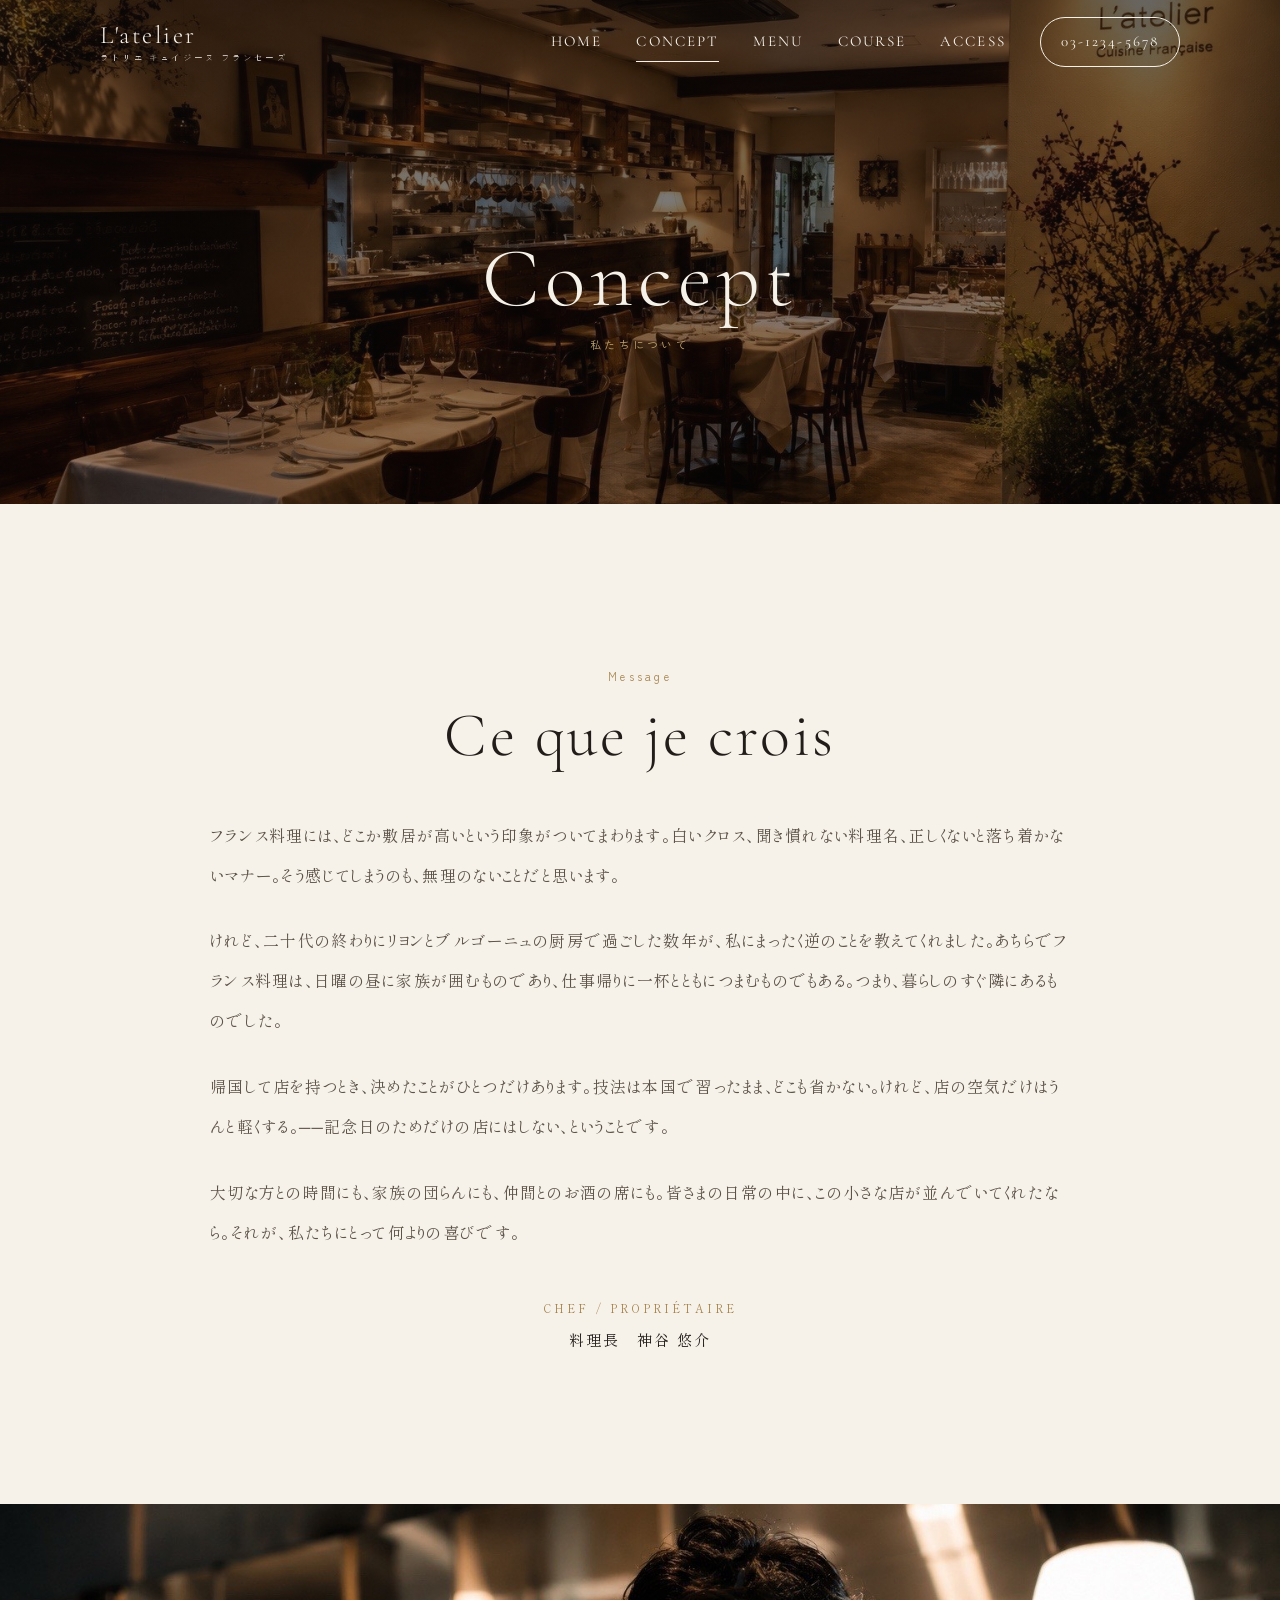
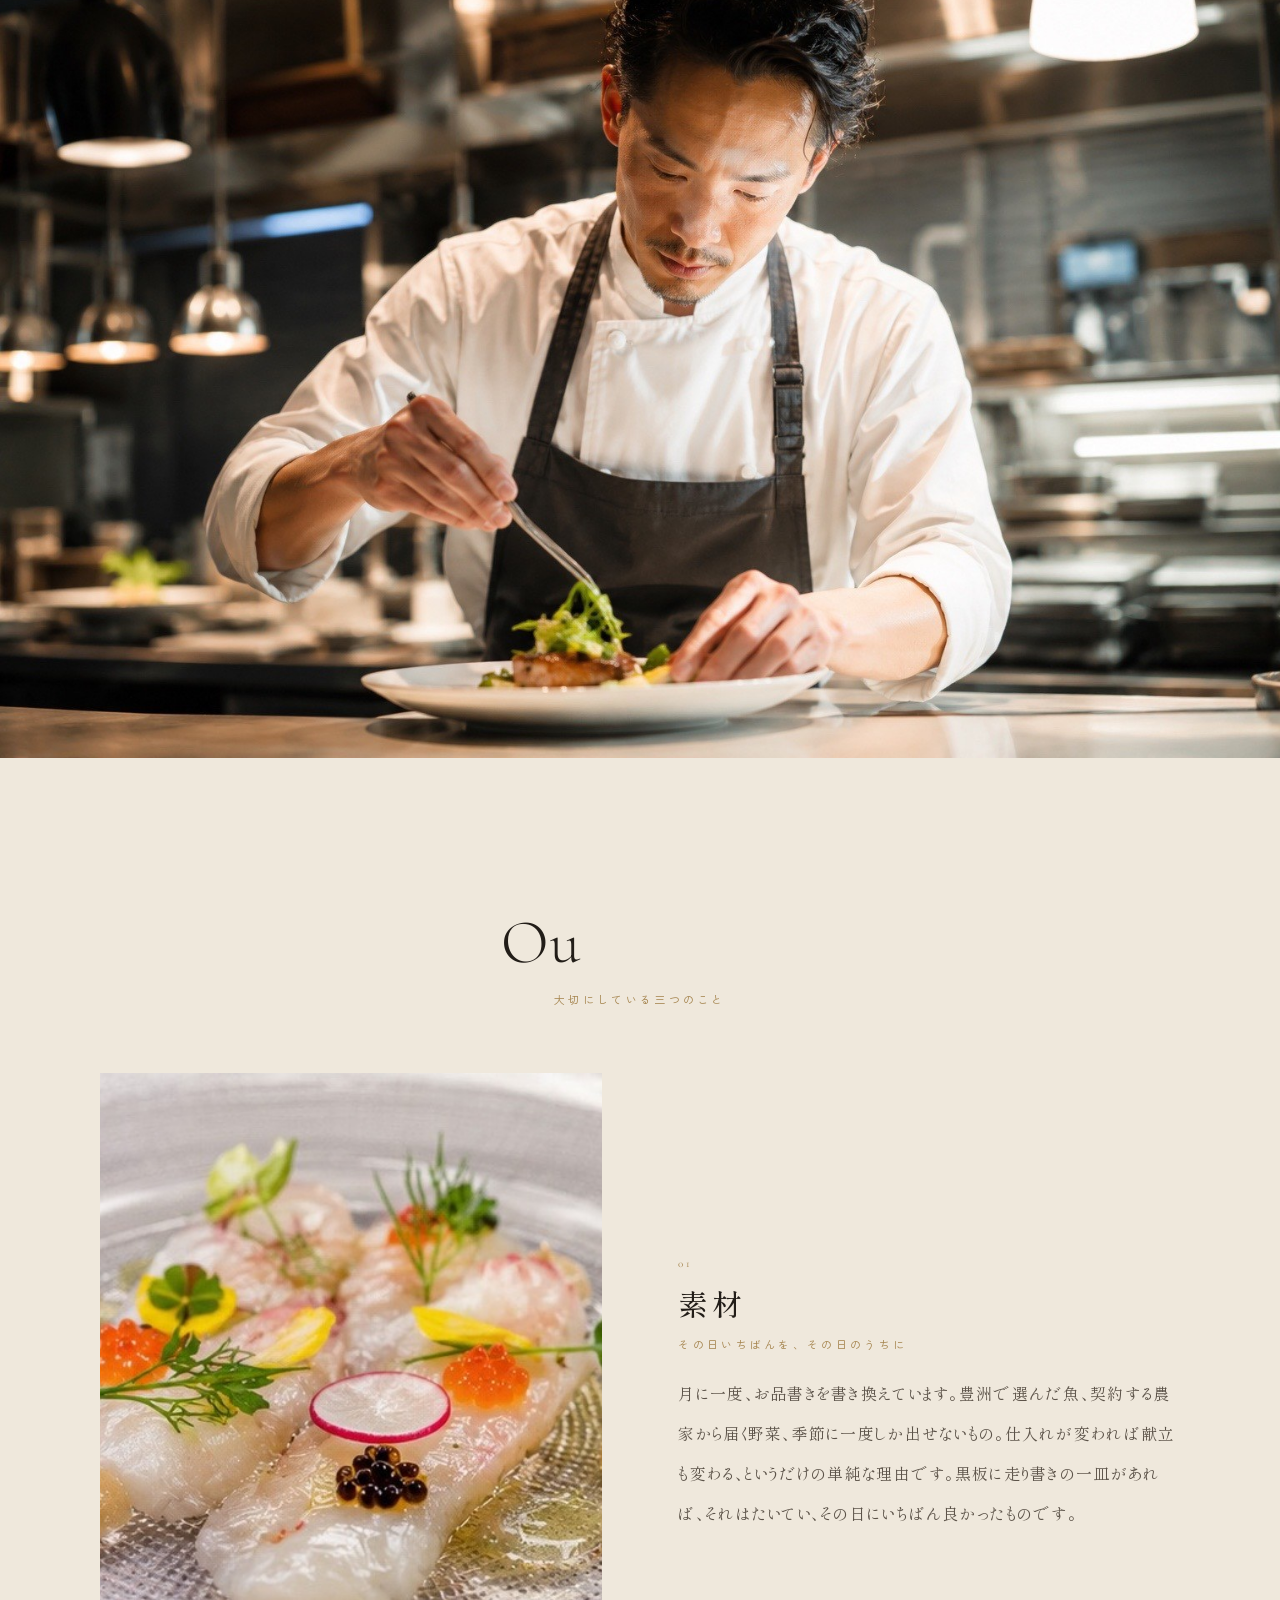
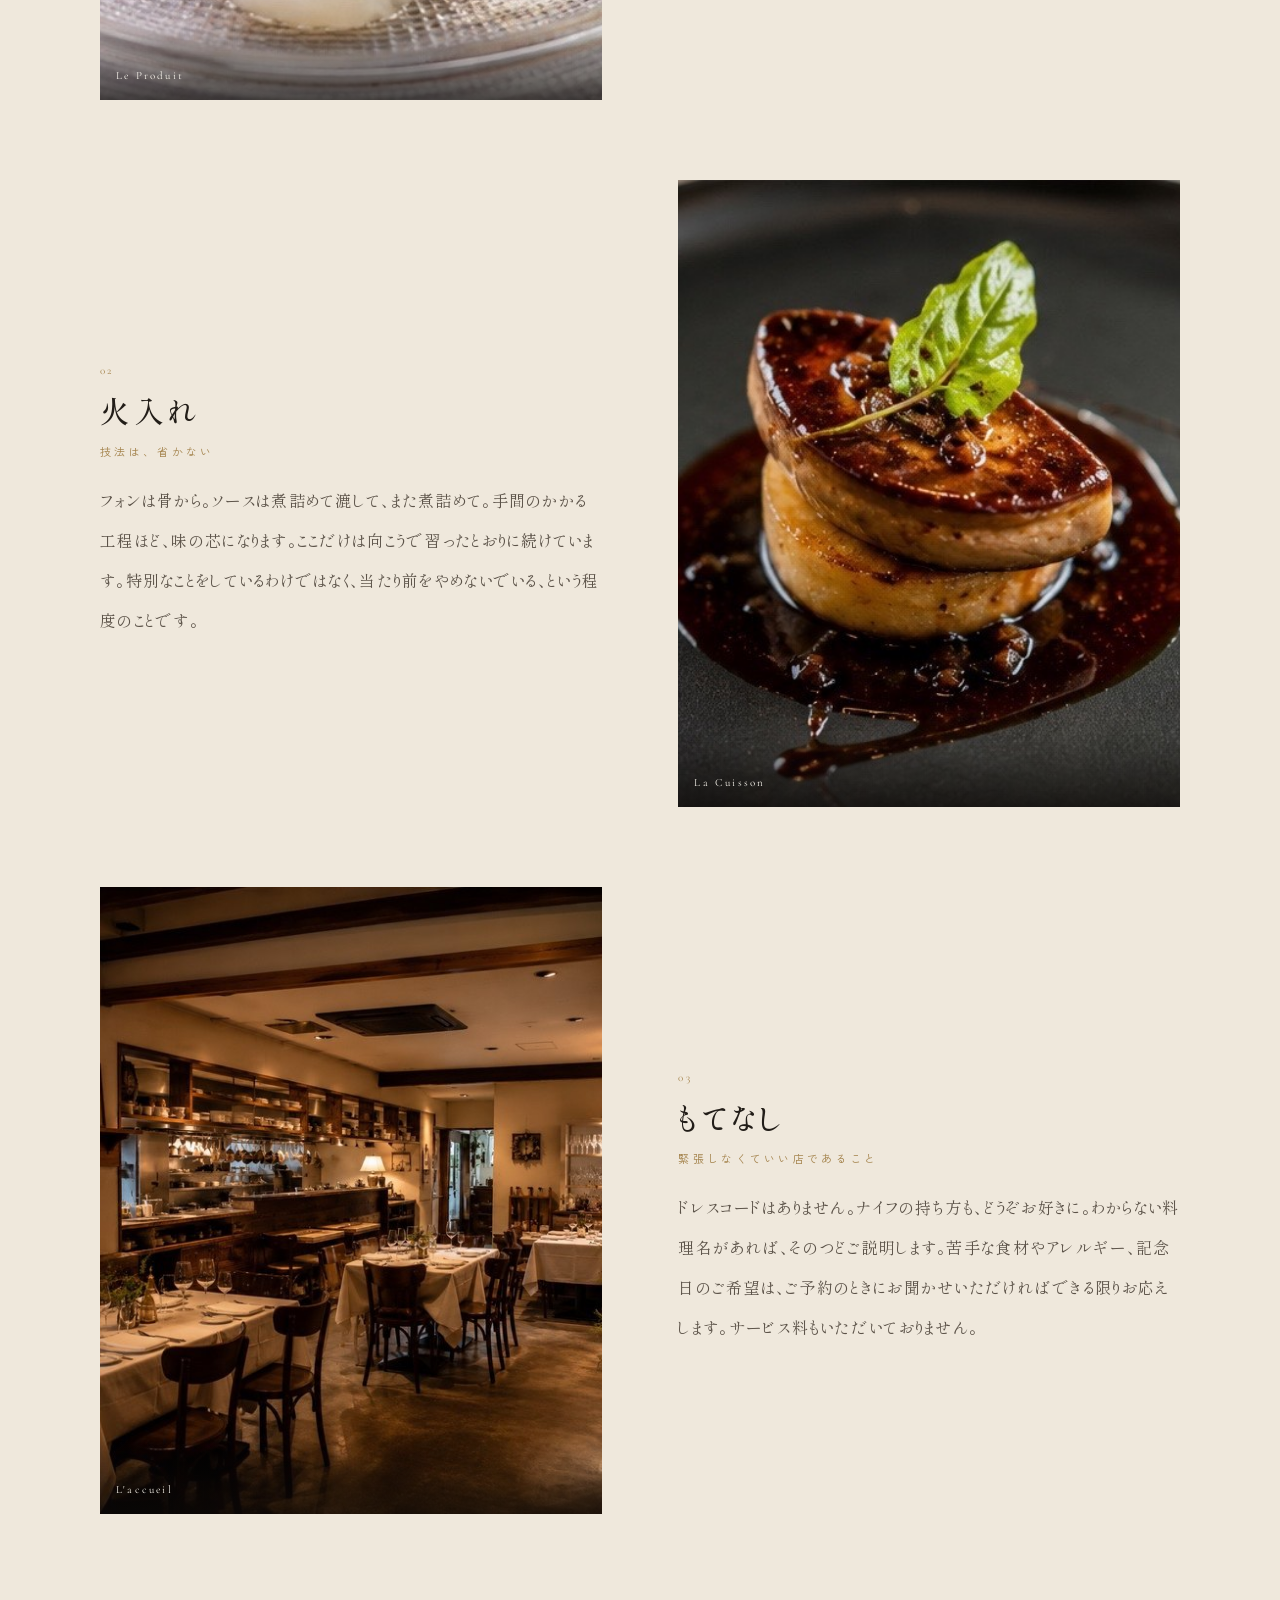
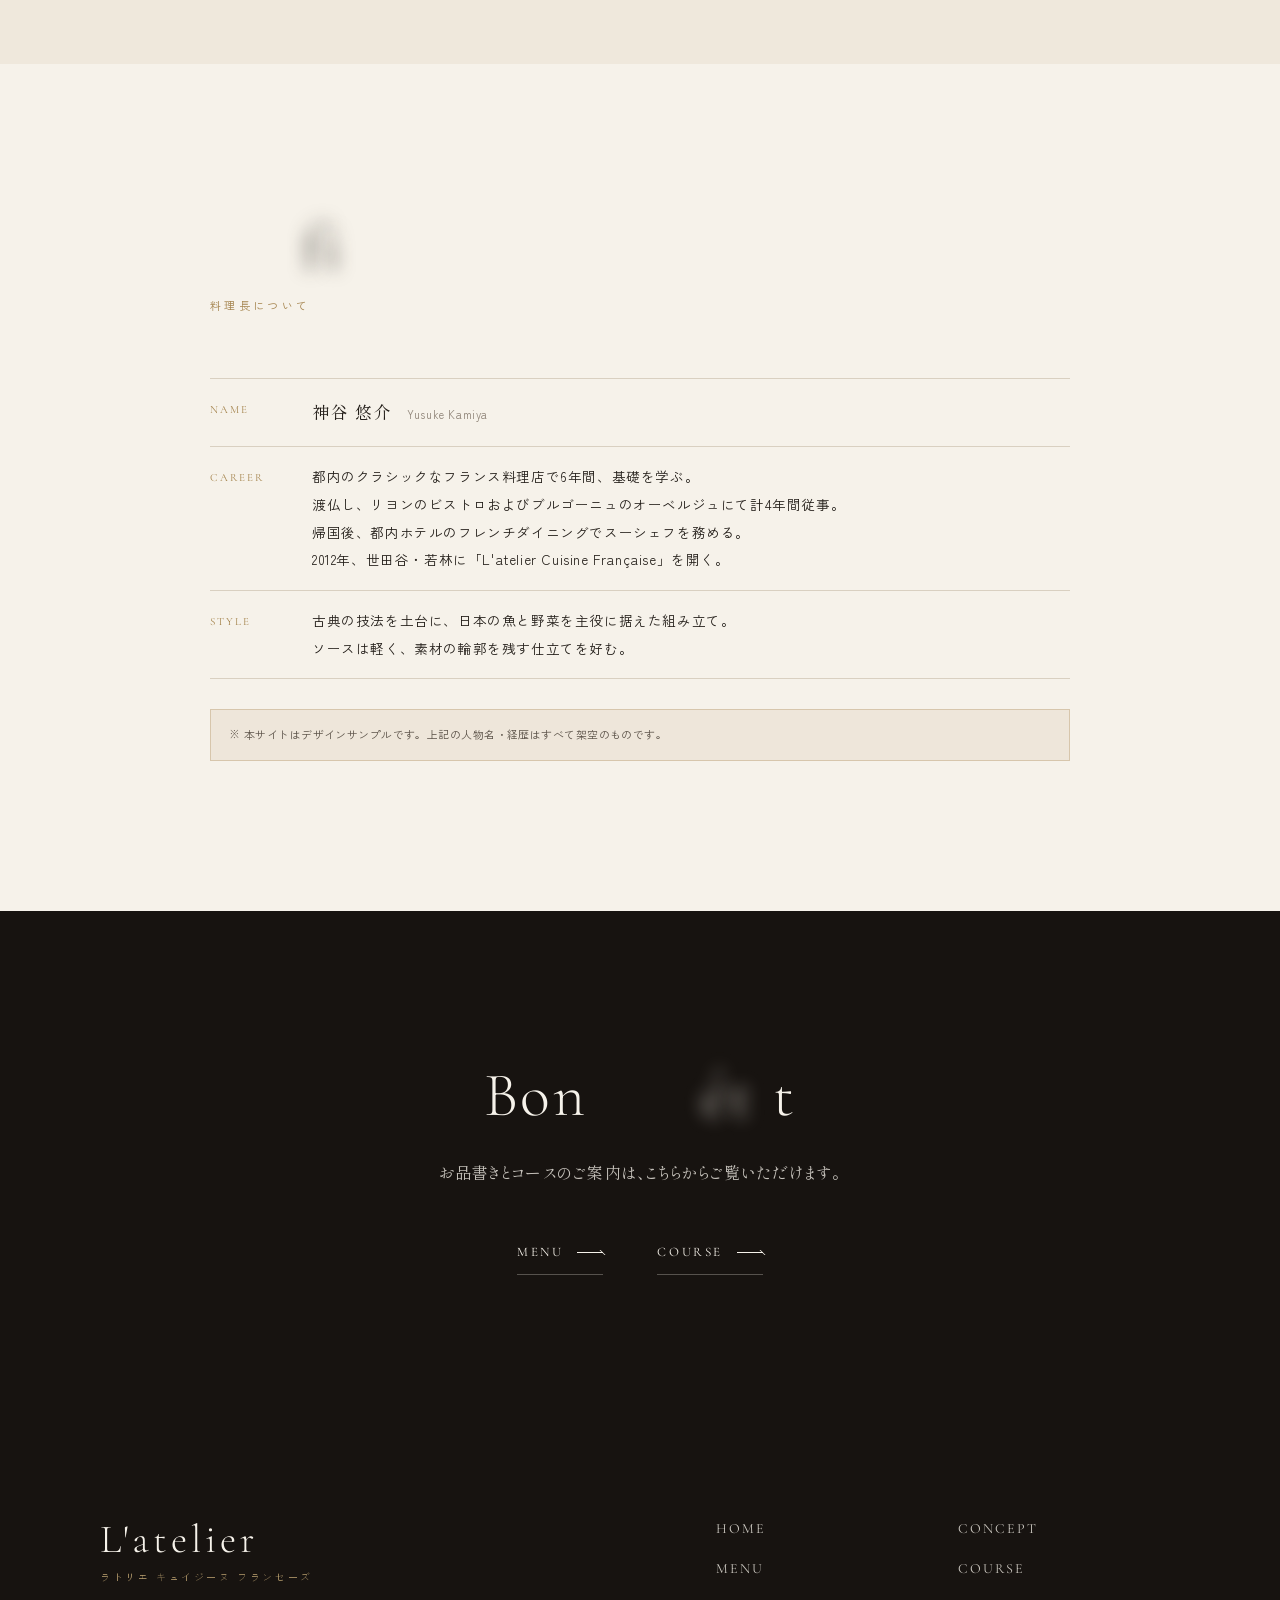
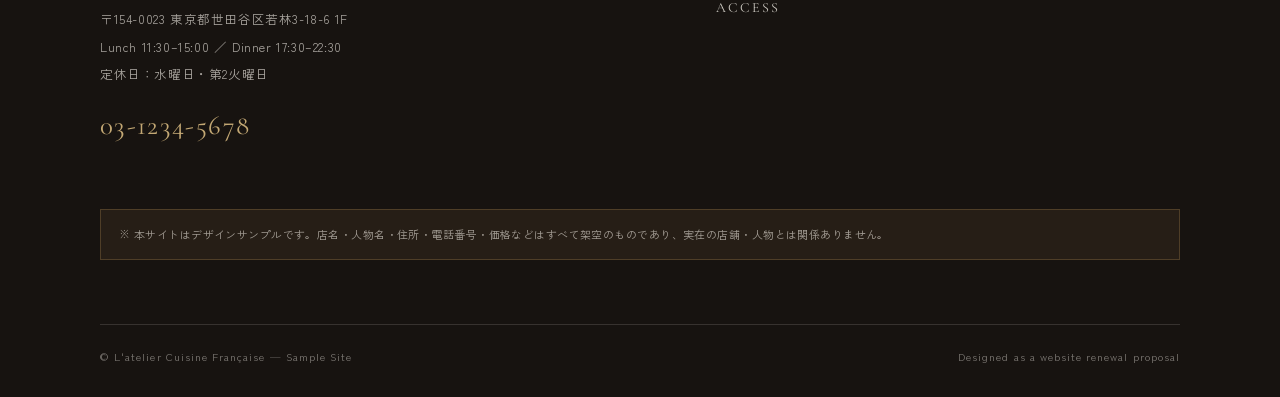
==== concept.html @ 41237efc "サンプルページ初回コミット" ====
<!DOCTYPE html>
<html lang="ja" class="no-js">
<head>
<meta charset="utf-8">
<meta name="viewport" content="width=device-width, initial-scale=1">
<title>Concept 私たちについて｜L'atelier Cuisine Française（ラトリエ キュイジーヌ フランセーズ）</title>
<meta name="description" content="世田谷・松陰神社前のフレンチレストラン「L'atelier（ラトリエ）」の考え方と、料理長 神谷悠介のご挨拶。素材・火入れ・もてなしについて。">
<meta property="og:title" content="Concept 私たちについて｜L'atelier Cuisine Française">
<meta property="og:type" content="article">
<meta property="og:image" content="assets/img/scene/chef.jpg">
<link rel="preconnect" href="https://fonts.googleapis.com">
<link rel="preconnect" href="https://fonts.gstatic.com" crossorigin>
<link href="https://fonts.googleapis.com/css2?family=Cormorant+Garamond:wght@300;400&family=Shippori+Mincho:wght@400;500&family=Zen+Kaku+Gothic+New:wght@400;500&display=swap" rel="stylesheet">
<link rel="icon" href="assets/img/favicon.svg" type="image/svg+xml">
<link rel="stylesheet" href="assets/css/style.css">
</head>
<body>

<div class="loading" aria-hidden="true">
  <div>
    <div class="loading__logo">L'atelier</div>
    <div class="loading__bar"></div>
  </div>
</div>

<div class="cursor" id="cursor" aria-hidden="true"><span class="cursor__text" id="cursorText"></span></div>

<header class="header is-over">
  <a class="header__logo" href="index.html">L'atelier<small>ラトリエ キュイジーヌ フランセーズ</small></a>
  <nav class="header__nav">
    <a href="index.html">Home</a>
    <a href="concept.html" aria-current="page">Concept</a>
    <a href="menu.html">Menu</a>
    <a href="course.html">Course</a>
    <a href="index.html#access">Access</a>
    <a class="header__tel" href="tel:0312345678">03-1234-5678</a>
  </nav>
  <button class="burger" type="button" aria-expanded="false" aria-controls="drawer" aria-label="メニューを開く">
    <span class="burger__line"></span><span class="burger__line"></span><span class="burger__line"></span>
  </button>
</header>

<nav class="drawer" id="drawer" aria-hidden="true">
  <ul class="drawer__list">
    <li><a href="index.html"><span class="drawer__en">Home</span><span class="drawer__jp">トップ</span></a></li>
    <li><a href="concept.html"><span class="drawer__en">Concept</span><span class="drawer__jp">私たちについて</span></a></li>
    <li><a href="menu.html"><span class="drawer__en">Menu</span><span class="drawer__jp">お品書き</span></a></li>
    <li><a href="course.html"><span class="drawer__en">Course</span><span class="drawer__jp">コース料理</span></a></li>
    <li><a href="index.html#access"><span class="drawer__en">Access</span><span class="drawer__jp">店舗案内</span></a></li>
  </ul>
  <div class="drawer__foot">
    〒154-0023 東京都世田谷区若林3-18-6 1F<br>
    Lunch 11:30–15:00 / Dinner 17:30–22:30<br>
    定休日：水曜日・第2火曜日
    <a class="tel" href="tel:0312345678">03-1234-5678</a>
  </div>
</nav>

<main>

  <section class="phero">
    <img src="assets/img/scene/interior.jpg" srcset="assets/img/scene/interior-960.jpg 960w, assets/img/scene/interior.jpg 1536w" sizes="100vw" alt="L'atelier の店内">
    <div class="phero__body">
      <h1 class="phero__en" data-split-hero>Concept</h1>
      <p class="phero__jp" data-kv-after>私たちについて</p>
    </div>
  </section>

  <!-- ============ message ============ -->
  <section class="sect wrap">
    <div class="inner--narrow" style="text-align:center">
      <p class="shead__jp" data-reveal style="color:var(--gold)">Message</p>
      <h2 class="shead__en" data-split style="margin-top:14px">Ce que je crois</h2>
      <p class="lead" data-reveal data-delay="2" style="margin-top:clamp(28px,6vw,44px);text-align:left">
        フランス料理には、どこか敷居が高いという印象がついてまわります。白いクロス、聞き慣れない料理名、正しくないと落ち着かないマナー。そう感じてしまうのも、無理のないことだと思います。
      </p>
      <p class="lead" data-reveal data-delay="3" style="margin-top:1.6em;text-align:left">
        けれど、二十代の終わりにリヨンとブルゴーニュの厨房で過ごした数年が、私にまったく逆のことを教えてくれました。あちらでフランス料理は、日曜の昼に家族が囲むものであり、仕事帰りに一杯とともにつまむものでもある。つまり、暮らしのすぐ隣にあるものでした。
      </p>
      <p class="lead" data-reveal data-delay="4" style="margin-top:1.6em;text-align:left">
        帰国して店を持つとき、決めたことがひとつだけあります。技法は本国で習ったまま、どこも省かない。けれど、店の空気だけはうんと軽くする。──記念日のためだけの店にはしない、ということです。
      </p>
      <p class="lead" data-reveal data-delay="5" style="margin-top:1.6em;text-align:left">
        大切な方との時間にも、家族の団らんにも、仲間とのお酒の席にも。皆さまの日常の中に、この小さな店が並んでいてくれたなら。それが、私たちにとって何よりの喜びです。
      </p>
      <p data-reveal data-delay="5" style="margin-top:clamp(30px,6vw,46px);font-family:var(--serif-jp);letter-spacing:.14em">
        <span style="display:block;font-size:11px;letter-spacing:.28em;color:var(--gold);margin-bottom:6px">CHEF / PROPRIÉTAIRE</span>
        料理長　神谷 悠介
      </p>
    </div>
  </section>

  <figure data-zoom data-reveal style="margin:0">
    <img src="assets/img/scene/chef.jpg" srcset="assets/img/scene/chef-960.jpg 960w, assets/img/scene/chef.jpg 1536w" sizes="100vw" alt="厨房で皿の仕上げをする料理長 神谷悠介" loading="lazy" style="width:100%">
  </figure>

  <!-- ============ three pillars ============ -->
  <section class="sect sect--deep wrap">
    <div class="inner">
      <div class="shead shead--center">
        <span class="shead__en" data-split>Our Three</span>
        <span class="shead__jp" data-reveal data-delay="1">大切にしている三つのこと</span>
      </div>

      <div class="dishes" style="grid-template-columns:1fr;gap:clamp(40px,8vw,80px)">

        <div class="duo" data-reveal>
          <figure class="duo__fig" data-zoom>
            <img src="assets/img/dish/saintjacques.jpg" alt="帆立貝のカルパッチョ" loading="lazy">
            <figcaption>Le Produit</figcaption>
          </figure>
          <div>
            <span class="dish__no">01</span>
            <h3 class="jp-ttl" style="margin-top:6px">素材</h3>
            <p class="shead__jp" style="margin:8px 0 18px">その日いちばんを、その日のうちに</p>
            <p class="lead">
              月に一度、お品書きを書き換えています。豊洲で選んだ魚、契約する農家から届く野菜、季節に一度しか出せないもの。仕入れが変われば献立も変わる、というだけの単純な理由です。黒板に走り書きの一皿があれば、それはたいてい、その日にいちばん良かったものです。
            </p>
          </div>
        </div>

        <div class="duo duo--rev" data-reveal>
          <figure class="duo__fig" data-zoom>
            <img src="assets/img/dish/foiegras.jpg" alt="フォアグラのポワレ" loading="lazy">
            <figcaption>La Cuisson</figcaption>
          </figure>
          <div>
            <span class="dish__no">02</span>
            <h3 class="jp-ttl" style="margin-top:6px">火入れ</h3>
            <p class="shead__jp" style="margin:8px 0 18px">技法は、省かない</p>
            <p class="lead">
              フォンは骨から。ソースは煮詰めて漉して、また煮詰めて。手間のかかる工程ほど、味の芯になります。ここだけは向こうで習ったとおりに続けています。特別なことをしているわけではなく、当たり前をやめないでいる、という程度のことです。
            </p>
          </div>
        </div>

        <div class="duo" data-reveal>
          <figure class="duo__fig" data-zoom>
            <img src="assets/img/scene/interior.jpg" srcset="assets/img/scene/interior-960.jpg 960w, assets/img/scene/interior.jpg 1536w" sizes="(min-width: 900px) 50vw, 100vw" alt="テーブルの整った店内" loading="lazy">
            <figcaption>L'accueil</figcaption>
          </figure>
          <div>
            <span class="dish__no">03</span>
            <h3 class="jp-ttl" style="margin-top:6px">もてなし</h3>
            <p class="shead__jp" style="margin:8px 0 18px">緊張しなくていい店であること</p>
            <p class="lead">
              ドレスコードはありません。ナイフの持ち方も、どうぞお好きに。わからない料理名があれば、そのつどご説明します。苦手な食材やアレルギー、記念日のご希望は、ご予約のときにお聞かせいただければできる限りお応えします。サービス料もいただいておりません。
            </p>
          </div>
        </div>

      </div>
    </div>
  </section>

  <!-- ============ profile ============ -->
  <section class="sect wrap">
    <div class="inner--narrow">
      <div class="shead">
        <span class="shead__en" data-split>Profile</span>
        <span class="shead__jp" data-reveal data-delay="1">料理長について</span>
      </div>
      <dl class="info" data-reveal data-delay="2">
        <div>
          <dt>Name</dt>
          <dd><span style="font-family:var(--serif-jp);font-size:17px;letter-spacing:.1em">神谷 悠介</span>　<span style="font-size:11px;color:var(--ink-mute)">Yusuke Kamiya</span></dd>
        </div>
        <div>
          <dt>Career</dt>
          <dd>
            都内のクラシックなフランス料理店で6年間、基礎を学ぶ。<br>
            渡仏し、リヨンのビストロおよびブルゴーニュのオーベルジュにて計4年間従事。<br>
            帰国後、都内ホテルのフレンチダイニングでスーシェフを務める。<br>
            2012年、世田谷・若林に「L'atelier Cuisine Française」を開く。
          </dd>
        </div>
        <div>
          <dt>Style</dt>
          <dd>古典の技法を土台に、日本の魚と野菜を主役に据えた組み立て。<br>ソースは軽く、素材の輪郭を残す仕立てを好む。</dd>
        </div>
      </dl>
      <p class="disclaim" data-reveal data-delay="3" style="margin-top:30px">
        ※ 本サイトはデザインサンプルです。上記の人物名・経歴はすべて架空のものです。
      </p>
    </div>
  </section>

  <!-- ============ CTA ============ -->
  <section class="sect sect--dark wrap">
    <div class="inner" style="text-align:center">
      <span class="shead__en" data-split style="display:block">Bon appétit</span>
      <p class="lead" data-reveal data-delay="2" style="margin:22px auto 0;max-width:560px">
        お品書きとコースのご案内は、こちらからご覧いただけます。
      </p>
      <p data-reveal data-delay="3" style="margin-top:clamp(32px,6vw,48px);display:flex;gap:clamp(24px,6vw,54px);justify-content:center;flex-wrap:wrap">
        <a class="btn" href="menu.html" data-cursor-text="View|menu">Menu<i></i></a>
        <a class="btn" href="course.html" data-cursor-text="View|course">Course<i></i></a>
      </p>
    </div>
  </section>

</main>

<footer class="footer">
  <div class="inner">
    <div class="footer__top">
      <div>
        <p class="footer__logo">L'atelier<small>ラトリエ キュイジーヌ フランセーズ</small></p>
        <p class="footer__addr">
          〒154-0023 東京都世田谷区若林3-18-6 1F<br>
          Lunch 11:30–15:00 ／ Dinner 17:30–22:30<br>
          定休日：水曜日・第2火曜日
        </p>
        <a class="footer__tel" href="tel:0312345678">03-1234-5678</a>
      </div>
      <nav class="footer__nav">
        <a href="index.html">Home</a>
        <a href="concept.html">Concept</a>
        <a href="menu.html">Menu</a>
        <a href="course.html">Course</a>
        <a href="index.html#access">Access</a>
      </nav>
    </div>
    <p class="disclaim" style="margin-top:clamp(36px,7vw,56px)">
      ※ 本サイトはデザインサンプルです。店名・人物名・住所・電話番号・価格などはすべて架空のものであり、実在の店舗・人物とは関係ありません。
    </p>
    <div class="footer__bottom">
      <span>© L'atelier Cuisine Française — Sample Site</span>
      <span>Designed as a website renewal proposal</span>
    </div>
  </div>
</footer>

<div class="cta-fixed">
  <a href="tel:0312345678">Tel. 03-1234-5678</a>
  <a href="index.html#access">Access</a>
</div>

<script src="assets/js/main.js"></script>
</body>
</html>
---- assets/css/style.css ----
@charset "utf-8";

/* =========================================================
   L'atelier Cuisine Française — sample site
   Mobile first / PC 対応
   ========================================================= */

/* ---------- tokens ---------- */
:root {
  --bg:        #f6f2ea;
  --bg-deep:   #efe8dc;
  --ink:       #221d18;
  --ink-soft:  #5c5349;
  --ink-mute:  #8c8175;
  --line:      #d9d0c1;
  --gold:      #a4834c;
  --gold-lt:   #c3a874;
  --dark:      #171310;
  --white:     #fff;

  --serif-en: "Cormorant Garamond", "Times New Roman", serif;
  --serif-jp: "Shippori Mincho", "Hiragino Mincho ProN", "Yu Mincho", serif;
  --sans-jp:  "Zen Kaku Gothic New", "Hiragino Sans", "Yu Gothic", sans-serif;

  --ease-out-expo: cubic-bezier(0.19, 1, 0.22, 1);
  --ease-soft:     cubic-bezier(0.22, 0.61, 0.36, 1);

  --pad: 6vw;
  --header-h: 62px;
}

@media (min-width: 768px) {
  :root { --pad: 7vw; --header-h: 84px; }
}
@media (min-width: 1280px) {
  :root { --pad: 100px; }
}

/* ---------- reset ---------- */
*, *::before, *::after { box-sizing: border-box; }
html { -webkit-text-size-adjust: 100%; scroll-behavior: smooth; }
@media (prefers-reduced-motion: reduce) { html { scroll-behavior: auto; } }

body {
  margin: 0;
  background: var(--bg);
  color: var(--ink);
  font-family: var(--sans-jp);
  font-size: 15px;
  line-height: 1.95;
  letter-spacing: .04em;
  font-feature-settings: "palt";
  overflow-x: hidden;
}
img { max-width: 100%; height: auto; display: block; }
a { color: inherit; text-decoration: none; }
ul, ol { margin: 0; padding: 0; list-style: none; }
h1, h2, h3, h4, p, figure, dl, dd { margin: 0; }
button { font: inherit; color: inherit; background: none; border: 0; cursor: pointer; }

/* ---------- utility ---------- */
/* 固定ヘッダー分だけアンカー位置を下げる */
[id] { scroll-margin-top: calc(var(--header-h) + 16px); }

.wrap { padding-inline: var(--pad); }
.inner { max-width: 1180px; margin-inline: auto; }
.inner--narrow { max-width: 860px; margin-inline: auto; }
.sr-only {
  position: absolute; width: 1px; height: 1px; overflow: hidden;
  clip: rect(0 0 0 0); clip-path: inset(50%); white-space: nowrap;
}

/* =========================================================
   loading screen
   ========================================================= */
.loading {
  position: fixed; inset: 0; z-index: 200;
  display: grid; place-items: center;
  background: var(--dark);
  transition: opacity .9s var(--ease-out-expo), visibility .9s;
}
.loading__logo {
  font-family: var(--serif-en);
  font-size: clamp(28px, 8vw, 52px);
  font-weight: 300;
  letter-spacing: .16em;
  color: var(--bg);
  opacity: 0;
  transform: translateY(14px);
  transition: opacity 1.1s var(--ease-out-expo), transform 1.1s var(--ease-out-expo);
}
.loading__bar {
  width: 82px; height: 1px; margin: 22px auto 0;
  background: rgba(246, 242, 234, .25);
  position: relative; overflow: hidden;
}
.loading__bar::after {
  content: ""; position: absolute; inset: 0;
  background: var(--gold-lt);
  transform: scaleX(0); transform-origin: left;
  transition: transform 1.5s var(--ease-soft);
}
.is-booting .loading__logo { opacity: 1; transform: translateY(0); }
.is-booting .loading__bar::after { transform: scaleX(1); }
.is-loaded .loading { opacity: 0; visibility: hidden; }

body.is-loading { overflow: hidden; }

/* =========================================================
   custom cursor (PC only)
   ========================================================= */
.cursor { display: none; }
@media (min-width: 1025px) and (hover: hover) {
  .cursor {
    display: block;
    position: fixed; top: 0; left: 0; z-index: 300;
    width: 8px; height: 8px; margin: -4px 0 0 -4px;
    border-radius: 50%; background: var(--gold);
    pointer-events: none; opacity: 0;
    transition: opacity .3s, width .45s var(--ease-out-expo),
                height .45s var(--ease-out-expo), margin .45s var(--ease-out-expo),
                background-color .35s;
  }
  .cursor__text {
    position: absolute; inset: 0;
    display: grid; place-items: center;
    font-family: var(--serif-en); font-size: 11px; letter-spacing: .14em;
    color: var(--dark); text-transform: uppercase;
    opacity: 0; transition: opacity .3s; white-space: nowrap;
  }
  .cursor.--hover { width: 46px; height: 46px; margin: -23px 0 0 -23px; background: rgba(164, 131, 76, .28); }
  .cursor.--text  { width: 86px; height: 86px; margin: -43px 0 0 -43px; background: var(--gold-lt); }
  .cursor.--text .cursor__text { opacity: 1; }
  .cursor.--invert { background: rgba(246, 242, 234, .35); }
  body.has-cursor, body.has-cursor a, body.has-cursor button { cursor: none; }
}

/* =========================================================
   header
   ========================================================= */
.header {
  position: fixed; inset: 0 0 auto; z-index: 100;
  height: var(--header-h);
  display: flex; align-items: center; justify-content: space-between;
  padding-inline: var(--pad);
  transition: transform .5s var(--ease-soft), background-color .5s, box-shadow .5s;
}
.header::before {
  content: ""; position: absolute; inset: 0; z-index: -1;
  background: rgba(246, 242, 234, .93);
  backdrop-filter: blur(10px);
  opacity: 0; transition: opacity .5s;
}
.header.is-solid::before { opacity: 1; }
.header.is-hidden { transform: translateY(-100%); }

.header__logo {
  display: block; line-height: 1.15;
  font-family: var(--serif-en);
  font-size: clamp(19px, 4.6vw, 25px);
  font-weight: 300; letter-spacing: .1em;
  transition: color .5s;
}
.header__logo small {
  display: block;
  font-family: var(--sans-jp);
  font-size: 8.5px; letter-spacing: .26em;
  margin-top: 3px; color: var(--ink-mute);
  transition: color .5s;
}
.header.is-over .header__logo,
.header.is-over .header__logo small { color: var(--bg); }
.header.is-over .burger__line { background: var(--bg); }

/* ドロワー展開中はヘッダーを透過させ、ロゴを白抜きにする */
.is-nav-open .header::before { opacity: 0; }
.is-nav-open .header__logo,
.is-nav-open .header__logo small { color: var(--bg); }

.header__nav { display: none; }
@media (min-width: 1025px) {
  .header__nav { display: flex; align-items: center; gap: 34px; }
  .header__nav a {
    position: relative;
    font-family: var(--serif-en);
    font-size: 15px; letter-spacing: .14em; text-transform: uppercase;
    transition: color .5s;
  }
  .header__nav a::after {
    content: ""; position: absolute; left: 0; bottom: -5px;
    width: 100%; height: 1px; background: currentColor;
    transform: scaleX(0); transform-origin: right;
    transition: transform .55s var(--ease-out-expo);
  }
  .header__nav a:hover::after,
  .header__nav a[aria-current="page"]::after { transform: scaleX(1); transform-origin: left; }
  .header.is-over .header__nav a { color: var(--bg); }
  .header__tel {
    font-family: var(--serif-en); font-size: 16px; letter-spacing: .08em;
    padding: 9px 20px; border: 1px solid currentColor; border-radius: 999px;
    transition: background-color .45s, color .45s, border-color .5s;
  }
  .header__tel:hover { background: var(--gold); border-color: var(--gold); color: var(--bg) !important; }
  .header .burger { display: none; }
}

/* burger */
.burger {
  position: relative; z-index: 2;
  width: 30px; height: 18px; flex: none;
}
.burger__line {
  position: absolute; left: 0; width: 100%; height: 1px;
  background: var(--ink);
  transition: transform .55s var(--ease-out-expo), opacity .3s, background-color .5s;
}
.burger__line:nth-child(1) { top: 0; }
.burger__line:nth-child(2) { top: 50%; }
.burger__line:nth-child(3) { top: 100%; }
.is-nav-open .burger__line { background: var(--bg); }
.is-nav-open .burger__line:nth-child(1) { transform: translateY(8.5px) rotate(38deg); }
.is-nav-open .burger__line:nth-child(2) { opacity: 0; }
.is-nav-open .burger__line:nth-child(3) { transform: translateY(-9.5px) rotate(-38deg); }

/* drawer */
.drawer {
  position: fixed; inset: 0; z-index: 90;
  background: var(--dark);
  padding: calc(var(--header-h) + 8vh) var(--pad) 8vh;
  display: flex; flex-direction: column; justify-content: space-between;
  clip-path: inset(0 0 100% 0);
  visibility: hidden;
  transition: clip-path .95s var(--ease-out-expo), visibility .95s;
}
.is-nav-open .drawer { clip-path: inset(0 0 0 0); visibility: visible; }
.drawer__list li {
  overflow: hidden;
  border-bottom: 1px solid rgba(246, 242, 234, .12);
}
.drawer__list a {
  display: flex; align-items: baseline; gap: 14px;
  padding: 18px 2px;
  color: var(--bg);
  transform: translateY(105%);
  transition: transform .85s var(--ease-out-expo);
}
.is-nav-open .drawer__list a { transform: translateY(0); }
.drawer__list li:nth-child(1) a { transition-delay: .22s; }
.drawer__list li:nth-child(2) a { transition-delay: .30s; }
.drawer__list li:nth-child(3) a { transition-delay: .38s; }
.drawer__list li:nth-child(4) a { transition-delay: .46s; }
.drawer__list li:nth-child(5) a { transition-delay: .54s; }
.drawer__en {
  font-family: var(--serif-en); font-size: 26px;
  letter-spacing: .1em; text-transform: uppercase; line-height: 1.2;
}
.drawer__jp { font-size: 11px; letter-spacing: .2em; color: var(--gold-lt); }
.drawer__foot {
  color: rgba(246, 242, 234, .62); font-size: 12px; line-height: 2.2;
  opacity: 0; transition: opacity .7s .6s;
}
.is-nav-open .drawer__foot { opacity: 1; }
.drawer__foot .tel {
  display: block; margin-top: 10px;
  font-family: var(--serif-en); font-size: 25px;
  letter-spacing: .06em; color: var(--gold-lt);
}

/* =========================================================
   hero / KV
   ========================================================= */
.kv { position: relative; height: 100svh; min-height: 540px; overflow: hidden; }
.kv__bg { position: absolute; inset: 0; }
.kv__bg__item {
  position: absolute; inset: 0;
  opacity: 0;
  transition: opacity 1.8s var(--ease-soft);
}
.kv__bg__item img {
  width: 100%; height: 100%; object-fit: cover; object-position: center;
  transform: scale(1.14);
  transition: transform 7.5s linear;
}
/* SP は縦長トリミングになるため、看板一色にならない位置で切る */
.kv__bg__item--exterior img { object-position: 50% 70%; }
.kv__bg__item--chef img { object-position: 58% 50%; }
@media (min-width: 768px) {
  .kv__bg__item--exterior img { object-position: 50% 52%; }
  .kv__bg__item--chef img { object-position: 50% 50%; }
}
.kv__bg__item.is-active { opacity: 1; }
.kv__bg__item.is-active img { transform: scale(1); }
.kv::after {
  content: ""; position: absolute; inset: 0; pointer-events: none;
  background: linear-gradient(180deg, rgba(12,9,7,.55) 0%, rgba(12,9,7,.2) 38%, rgba(12,9,7,.68) 100%);
}
.kv__body {
  position: relative; z-index: 2;
  height: 100%; display: flex; flex-direction: column; justify-content: flex-end;
  padding: 0 var(--pad) clamp(64px, 16vh, 130px);
  color: var(--bg);
}
.kv__sub {
  font-family: var(--serif-en); font-size: 12px;
  letter-spacing: .34em; text-transform: uppercase;
  color: var(--gold-lt); margin-bottom: 16px;
  text-shadow: 0 1px 12px rgba(0, 0, 0, .85), 0 0 3px rgba(0, 0, 0, .6);
}
.kv__title {
  font-family: var(--serif-en);
  font-size: clamp(46px, 15vw, 132px);
  font-weight: 300; line-height: 1.02; letter-spacing: .02em;
}
.kv__title .line { display: block; overflow: hidden; }
.kv__lead {
  margin-top: 22px;
  font-family: var(--serif-jp);
  font-size: clamp(13px, 3.6vw, 17px);
  line-height: 2.3; letter-spacing: .1em;
  text-shadow: 0 1px 14px rgba(0,0,0,.4);
}
.kv__scroll {
  position: absolute; right: var(--pad); bottom: 0; z-index: 3;
  display: flex; flex-direction: column; align-items: center; gap: 10px;
  font-family: var(--serif-en); font-size: 10px;
  letter-spacing: .24em; color: var(--bg); writing-mode: vertical-rl;
}
.kv__scroll::after {
  content: ""; width: 1px; height: 64px; background: rgba(246,242,234,.4);
  position: relative; overflow: hidden;
}
.kv__scroll i {
  position: absolute; right: 0; bottom: 0; width: 1px; height: 64px;
  background: var(--gold-lt); transform-origin: top;
  animation: scrollLine 2.4s var(--ease-soft) infinite;
}
@keyframes scrollLine {
  0%   { transform: scaleY(0); transform-origin: top; }
  45%  { transform: scaleY(1); transform-origin: top; }
  55%  { transform: scaleY(1); transform-origin: bottom; }
  100% { transform: scaleY(0); transform-origin: bottom; }
}

/* page hero (下層) */
.phero {
  position: relative; height: 56svh; min-height: 320px; overflow: hidden;
  display: grid; place-items: center; text-align: center; color: var(--bg);
}
.phero img { position: absolute; inset: 0; width: 100%; height: 100%; object-fit: cover; }
.phero::after {
  content: ""; position: absolute; inset: 0;
  background: linear-gradient(180deg, rgba(12,9,7,.62), rgba(12,9,7,.42));
}
.phero__body { position: relative; z-index: 2; padding-top: var(--header-h); }
.phero__en {
  font-family: var(--serif-en);
  font-size: clamp(38px, 11vw, 84px); font-weight: 300;
  letter-spacing: .06em; line-height: 1.1;
}
.phero__jp {
  margin-top: 10px; font-size: 11px; letter-spacing: .3em; color: var(--gold-lt);
}

/* =========================================================
   sections
   ========================================================= */
.sect { padding-block: clamp(72px, 15vw, 150px); }
.sect--tight { padding-block: clamp(56px, 11vw, 110px); }
.sect--dark { background: var(--dark); color: var(--bg); }
.sect--deep { background: var(--bg-deep); }

.shead { margin-bottom: clamp(34px, 7vw, 62px); }
.shead__en {
  display: block;
  font-family: var(--serif-en);
  font-size: clamp(34px, 9vw, 62px); font-weight: 300;
  letter-spacing: .04em; line-height: 1.12;
}
.shead__jp {
  display: block; margin-top: 12px;
  font-size: 11px; letter-spacing: .3em; color: var(--gold);
}
.sect--dark .shead__jp { color: var(--gold-lt); }
.shead--center { text-align: center; }

.lead {
  font-family: var(--serif-jp);
  font-size: clamp(14px, 3.6vw, 16px);
  line-height: 2.5; letter-spacing: .08em; color: var(--ink-soft);
}
.sect--dark .lead { color: rgba(246,242,234,.78); }

/* link button */
.btn {
  display: inline-flex; align-items: center; gap: 14px;
  font-family: var(--serif-en); font-size: 13px;
  letter-spacing: .2em; text-transform: uppercase;
  padding-bottom: 9px; border-bottom: 1px solid var(--line);
  position: relative;
}
.btn::before {
  content: ""; position: absolute; left: 0; bottom: -1px;
  width: 100%; height: 1px; background: var(--gold);
  transform: scaleX(0); transform-origin: right;
  transition: transform .7s var(--ease-out-expo);
}
.btn:hover::before { transform: scaleX(1); transform-origin: left; }
.btn i {
  width: 26px; height: 1px; background: currentColor; position: relative;
  transition: width .5s var(--ease-out-expo);
}
.btn i::after {
  content: ""; position: absolute; right: 0; top: -2px;
  width: 6px; height: 5px; border-right: 1px solid currentColor;
  transform: skewX(45deg);
}
.btn:hover i { width: 40px; }
.sect--dark .btn { border-color: rgba(246,242,234,.28); }

/* =========================================================
   concept teaser (image + text)
   ========================================================= */
.duo { display: grid; gap: clamp(28px, 7vw, 60px); }
@media (min-width: 900px) {
  .duo { grid-template-columns: 1fr 1fr; align-items: center; gap: clamp(48px, 6vw, 90px); }
  .duo--rev .duo__fig { order: 2; }
}
.duo__fig { position: relative; overflow: hidden; }
.duo__fig img { width: 100%; }
@media (min-width: 900px) {
  .duo__fig { aspect-ratio: 4 / 5; }
  .duo__fig img { height: 100%; object-fit: cover; }
}
.duo__fig figcaption {
  position: absolute; left: 0; right: 0; bottom: 0;
  padding: 40px 16px 13px;
  font-family: var(--serif-en); font-size: 11px; letter-spacing: .2em;
  color: var(--bg);
  background: linear-gradient(180deg, rgba(12, 9, 7, 0), rgba(12, 9, 7, .72));
}

/* =========================================================
   dish grid
   ========================================================= */
.dishes { display: grid; grid-template-columns: repeat(2, 1fr); gap: 4vw 3vw; }
@media (min-width: 720px)  { .dishes { grid-template-columns: repeat(3, 1fr); gap: 40px 28px; } }
@media (min-width: 1100px) { .dishes--4 { grid-template-columns: repeat(4, 1fr); } }

.dish__fig { position: relative; overflow: hidden; aspect-ratio: 1 / 1; background: var(--bg-deep); }
.dish__fig img { width: 100%; height: 100%; object-fit: cover; transition: transform 1.1s var(--ease-soft); }
.dish:hover .dish__fig img { transform: scale(1.07); }
.dish__no {
  font-family: var(--serif-en); font-size: 11px; letter-spacing: .2em;
  color: var(--gold); margin-top: 14px; display: block;
}
.dish__name {
  font-family: var(--serif-jp); font-size: clamp(13px, 3.4vw, 15px);
  line-height: 1.75; letter-spacing: .05em; margin-top: 4px;
}
.dish__desc {
  font-size: 11.5px; line-height: 1.9; color: var(--ink-mute); margin-top: 6px;
}
.sect--dark .dish__desc { color: rgba(246,242,234,.55); }
.dish__price {
  display: block; margin-top: 8px;
  font-family: var(--serif-en); font-size: 14px; letter-spacing: .06em; color: var(--gold);
}

/* =========================================================
   marquee
   ========================================================= */
.marquee { overflow: hidden; padding-block: clamp(22px, 5vw, 40px); background: var(--dark); }
.marquee__row { display: flex; width: max-content; animation: marquee 34s linear infinite; }
.marquee span {
  font-family: var(--serif-en);
  font-size: clamp(38px, 9vw, 82px); font-weight: 300;
  letter-spacing: .04em; color: rgba(246,242,234,.14);
  padding-right: .4em; white-space: nowrap;
}
.marquee span em { font-style: normal; color: var(--gold-lt); opacity: .55; }
@keyframes marquee { to { transform: translateX(-50%); } }
@media (prefers-reduced-motion: reduce) { .marquee__row { animation: none; } }

/* =========================================================
   menu list (course / a la carte)
   ========================================================= */
.mlist { border-top: 1px solid var(--line); }
.mrow {
  display: grid; grid-template-columns: 1fr auto; gap: 4px 18px;
  padding: 18px 0; border-bottom: 1px solid var(--line); align-items: baseline;
}
.mrow__name { font-family: var(--serif-jp); font-size: clamp(13.5px, 3.5vw, 15.5px); line-height: 1.7; }
.mrow__price {
  font-family: var(--serif-en); font-size: 15px; letter-spacing: .05em;
  color: var(--gold); white-space: nowrap;
}
.mrow__note { grid-column: 1 / -1; font-size: 11.5px; color: var(--ink-mute); line-height: 1.85; }

.mcat { margin-top: clamp(44px, 9vw, 80px); }
.mcat:first-child { margin-top: 0; }
.mcat__head {
  display: flex; align-items: baseline; gap: 14px;
  padding-bottom: 12px; margin-bottom: 4px;
}
.mcat__en {
  font-family: var(--serif-en); font-size: clamp(24px, 6vw, 34px);
  font-weight: 300; letter-spacing: .04em;
}
.mcat__jp { font-size: 11px; letter-spacing: .26em; color: var(--gold); }

/* 和文見出し */
.jp-ttl {
  font-family: var(--serif-jp);
  font-size: clamp(22px, 5.6vw, 30px);
  font-weight: 500; line-height: 1.5; letter-spacing: .12em;
}

/* category filter */
.filters {
  display: flex; flex-wrap: wrap; gap: 8px;
  margin-bottom: clamp(34px, 7vw, 56px);
}
.filters button {
  padding: 9px 16px;
  border: 1px solid var(--line); border-radius: 999px;
  font-size: 12px; letter-spacing: .1em; color: var(--ink-soft);
  transition: background-color .45s var(--ease-soft), color .45s, border-color .45s;
}
.filters button:hover { border-color: var(--gold); color: var(--gold); }
.filters button.is-on { background: var(--dark); border-color: var(--dark); color: var(--bg); }
@media (min-width: 768px) { .filters button { font-size: 13px; padding: 10px 20px; } }

/* course cards */
.courses { display: grid; gap: clamp(32px, 7vw, 44px); }
@media (min-width: 900px) { .courses { grid-template-columns: repeat(3, 1fr); } }
.course {
  background: var(--white); border: 1px solid var(--line);
  padding: clamp(26px, 6vw, 40px) clamp(20px, 5vw, 34px);
  display: flex; flex-direction: column;
  transition: transform .8s var(--ease-out-expo), box-shadow .8s var(--ease-out-expo);
}
.course:hover { transform: translateY(-6px); box-shadow: 0 22px 50px -28px rgba(34,29,24,.45); }
.course--feat { border-color: var(--gold); }
.course__tag {
  align-self: flex-start; font-size: 10px; letter-spacing: .22em;
  padding: 5px 12px; border: 1px solid var(--gold); color: var(--gold); margin-bottom: 18px;
}
/* タグのないカードと行を揃えるための空きスロット */
.course__tag--ghost { visibility: hidden; }
.course__name { font-family: var(--serif-en); font-size: clamp(26px, 6.5vw, 34px); font-weight: 300; letter-spacing: .04em; }
.course__jp { font-size: 11px; letter-spacing: .22em; color: var(--ink-mute); margin-top: 6px; }
.course__price {
  font-family: var(--serif-en); font-size: clamp(30px, 8vw, 42px);
  color: var(--gold); letter-spacing: .02em; margin: 18px 0 4px;
}
.course__price small { font-family: var(--sans-jp); font-size: 11px; color: var(--ink-mute); letter-spacing: .1em; margin-left: 6px; }
.course__flow { margin-top: 20px; border-top: 1px solid var(--line); padding-top: 20px; }
.course__flow li {
  position: relative; padding-left: 20px; font-size: 13px; line-height: 2.1;
  font-family: var(--serif-jp);
}
.course__flow li::before {
  content: ""; position: absolute; left: 0; top: .95em;
  width: 9px; height: 1px; background: var(--gold);
}
.course__note { margin-top: 18px; font-size: 11.5px; color: var(--ink-mute); line-height: 1.9; }

/* =========================================================
   日替わりランチ（気軽な価格帯の訴求）
   ========================================================= */
.daily {
  background: var(--white);
  border: 1px solid var(--gold);
  padding: clamp(26px, 6vw, 46px) clamp(22px, 5vw, 46px);
}
.sect--dark .daily { background: rgba(246, 242, 234, .04); }

.daily__head {
  display: flex; flex-wrap: wrap; align-items: baseline; gap: 6px 18px;
  padding-bottom: clamp(18px, 4vw, 26px);
  border-bottom: 1px solid var(--line);
}
.sect--dark .daily__head { border-color: rgba(246, 242, 234, .18); }
.daily__en {
  font-family: var(--serif-en);
  font-size: clamp(26px, 6.6vw, 38px); font-weight: 300; letter-spacing: .04em;
}
.daily__jp { font-size: 11px; letter-spacing: .24em; color: var(--gold); }
.daily__from {
  margin-left: auto;
  font-family: var(--serif-en);
  font-size: clamp(28px, 8vw, 42px); color: var(--gold); letter-spacing: .02em;
}
.daily__from em {
  font-family: var(--sans-jp); font-style: normal;
  font-size: .52em; letter-spacing: 0; margin-left: 1px;
}
.daily__from small {
  font-family: var(--sans-jp); font-size: 11px; letter-spacing: .1em;
  color: var(--ink-mute); margin-left: 6px;
}
.sect--dark .daily__from small { color: rgba(246, 242, 234, .55); }

.daily__items { display: grid; gap: 0; }
@media (min-width: 820px) {
  .daily__items { grid-template-columns: repeat(3, 1fr); gap: 0 clamp(24px, 3vw, 40px); }
}
.daily__item { padding: 20px 0; border-bottom: 1px solid var(--line); }
.sect--dark .daily__item { border-color: rgba(246, 242, 234, .14); }
@media (min-width: 820px) {
  .daily__item { border-bottom: 0; border-top: 1px solid var(--line); }
  .sect--dark .daily__item { border-color: rgba(246, 242, 234, .14); }
}
.daily__name {
  display: flex; align-items: baseline; justify-content: space-between; gap: 12px;
  font-family: var(--serif-jp); font-size: clamp(14px, 3.6vw, 16px); letter-spacing: .05em;
}
.daily__name b {
  font-family: var(--serif-en); font-weight: 400; font-size: 17px;
  color: var(--gold); white-space: nowrap;
}
.daily__desc { margin-top: 7px; font-size: 12px; line-height: 1.95; color: var(--ink-mute); }
.sect--dark .daily__desc { color: rgba(246, 242, 234, .58); }

.daily__note {
  margin-top: clamp(18px, 4vw, 26px);
  font-size: 11.5px; line-height: 1.95; color: var(--ink-soft); letter-spacing: .04em;
}
.sect--dark .daily__note { color: rgba(246, 242, 234, .6); }

/* TOP 用の帯（ゴールドの下地で目を引かせる） */
.daily--band { border-width: 1px; box-shadow: 0 24px 60px -40px rgba(34, 29, 24, .5); }

/* =========================================================
   access
   ========================================================= */
.access { display: grid; gap: clamp(30px, 7vw, 56px); }
@media (min-width: 960px) { .access { grid-template-columns: 1.05fr .95fr; gap: clamp(48px, 6vw, 80px); } }
.access__map {
  aspect-ratio: 4 / 3; border: 1px solid var(--line); background: var(--bg-deep);
  position: relative; overflow: hidden;
}
.access__map iframe { position: absolute; inset: 0; width: 100%; height: 100%; border: 0; filter: grayscale(.35) contrast(.95); }

.info { border-top: 1px solid var(--line); }
.info div {
  display: grid; grid-template-columns: 86px 1fr; gap: 10px 16px;
  padding: 16px 0; border-bottom: 1px solid var(--line);
}
.info dt {
  font-family: var(--serif-en); font-size: 11px; letter-spacing: .18em;
  text-transform: uppercase; color: var(--gold); padding-top: .35em;
}
.info dd { font-size: 13.5px; line-height: 2.05; }
.info dd .en { font-family: var(--serif-en); font-size: 21px; letter-spacing: .05em; }
.sect--dark .info, .sect--dark .info div { border-color: rgba(246,242,234,.16); }

/* =========================================================
   footer
   ========================================================= */
.footer { background: var(--dark); color: var(--bg); padding: clamp(56px, 11vw, 90px) var(--pad) 30px; }
.footer__top { display: grid; gap: 40px; }
@media (min-width: 900px) { .footer__top { grid-template-columns: 1.2fr 1fr; gap: 60px; } }
.footer__logo { font-family: var(--serif-en); font-size: clamp(28px, 7vw, 40px); font-weight: 300; letter-spacing: .1em; line-height: 1.2; }
.footer__logo small { display: block; font-family: var(--sans-jp); font-size: 10px; letter-spacing: .26em; color: var(--gold-lt); margin-top: 8px; }
.footer__addr { margin-top: 22px; font-size: 12.5px; line-height: 2.2; color: rgba(246,242,234,.66); }
.footer__tel { display: inline-block; margin-top: 12px; font-family: var(--serif-en); font-size: 27px; letter-spacing: .05em; color: var(--gold-lt); }
.footer__nav { display: grid; grid-template-columns: repeat(2, 1fr); gap: 12px 20px; align-content: start; }
.footer__nav a {
  font-family: var(--serif-en); font-size: 14px; letter-spacing: .14em;
  text-transform: uppercase; color: rgba(246,242,234,.8); transition: color .4s;
}
.footer__nav a:hover { color: var(--gold-lt); }
.footer__bottom {
  margin-top: clamp(40px, 8vw, 64px); padding-top: 22px;
  border-top: 1px solid rgba(246,242,234,.14);
  display: flex; flex-wrap: wrap; gap: 10px 20px; justify-content: space-between;
  font-size: 10.5px; letter-spacing: .1em; color: rgba(246,242,234,.45); line-height: 1.9;
}

/* sample disclaimer */
.disclaim {
  background: rgba(164,131,76,.1);
  border: 1px solid rgba(164,131,76,.32);
  padding: 14px 18px; font-size: 11px; line-height: 1.95;
  color: var(--ink-soft); letter-spacing: .04em;
}
.sect--dark .disclaim, .footer .disclaim { color: rgba(246,242,234,.6); }

/* sticky mobile CTA */
.cta-fixed {
  position: fixed; left: 0; right: 0; bottom: 0; z-index: 80;
  display: grid; grid-template-columns: 1fr 1fr;
  transform: translateY(100%); transition: transform .6s var(--ease-out-expo);
}
.cta-fixed.is-on { transform: translateY(0); }
.cta-fixed a {
  padding: 15px 8px; text-align: center;
  font-family: var(--serif-en); font-size: 13px; letter-spacing: .16em; text-transform: uppercase;
}
.cta-fixed a:first-child { background: var(--dark); color: var(--bg); }
.cta-fixed a:last-child { background: var(--gold); color: var(--white); }
@media (min-width: 1025px) { .cta-fixed { display: none; } }

/* =========================================================
   scroll animations
   ========================================================= */
[data-reveal] { opacity: 0; transform: translateY(56px); }
[data-reveal].is-in {
  opacity: 1; transform: translateY(0);
  transition: opacity .95s var(--ease-soft), transform .95s var(--ease-soft);
}
[data-reveal][data-delay="1"].is-in { transition-delay: .1s; }
[data-reveal][data-delay="2"].is-in { transition-delay: .2s; }
[data-reveal][data-delay="3"].is-in { transition-delay: .3s; }
[data-reveal][data-delay="4"].is-in { transition-delay: .4s; }
[data-reveal][data-delay="5"].is-in { transition-delay: .5s; }

/* image zoom-in reveal (parade.kyoto: scale 1.2 -> 1) */
[data-zoom] { overflow: hidden; }
[data-zoom] img { transform: scale(1.2); opacity: 0; }
[data-zoom].is-in img {
  transform: scale(1); opacity: 1;
  transition: transform 2s var(--ease-soft), opacity 1.3s var(--ease-soft);
}

/* char split */
[data-split] span { display: inline-block; will-change: transform, opacity, filter; }

@media (prefers-reduced-motion: reduce) {
  [data-reveal], [data-zoom] img { opacity: 1 !important; transform: none !important; }
  [data-split] span { opacity: 1 !important; transform: none !important; filter: none !important; }
  .kv__bg__item img { transition: none; }
}

/* no-JS fallback */
.no-js [data-reveal], .no-js [data-zoom] img { opacity: 1; transform: none; }
.no-js .loading { display: none; }
.no-js .kv__bg__item:first-child { opacity: 1; }
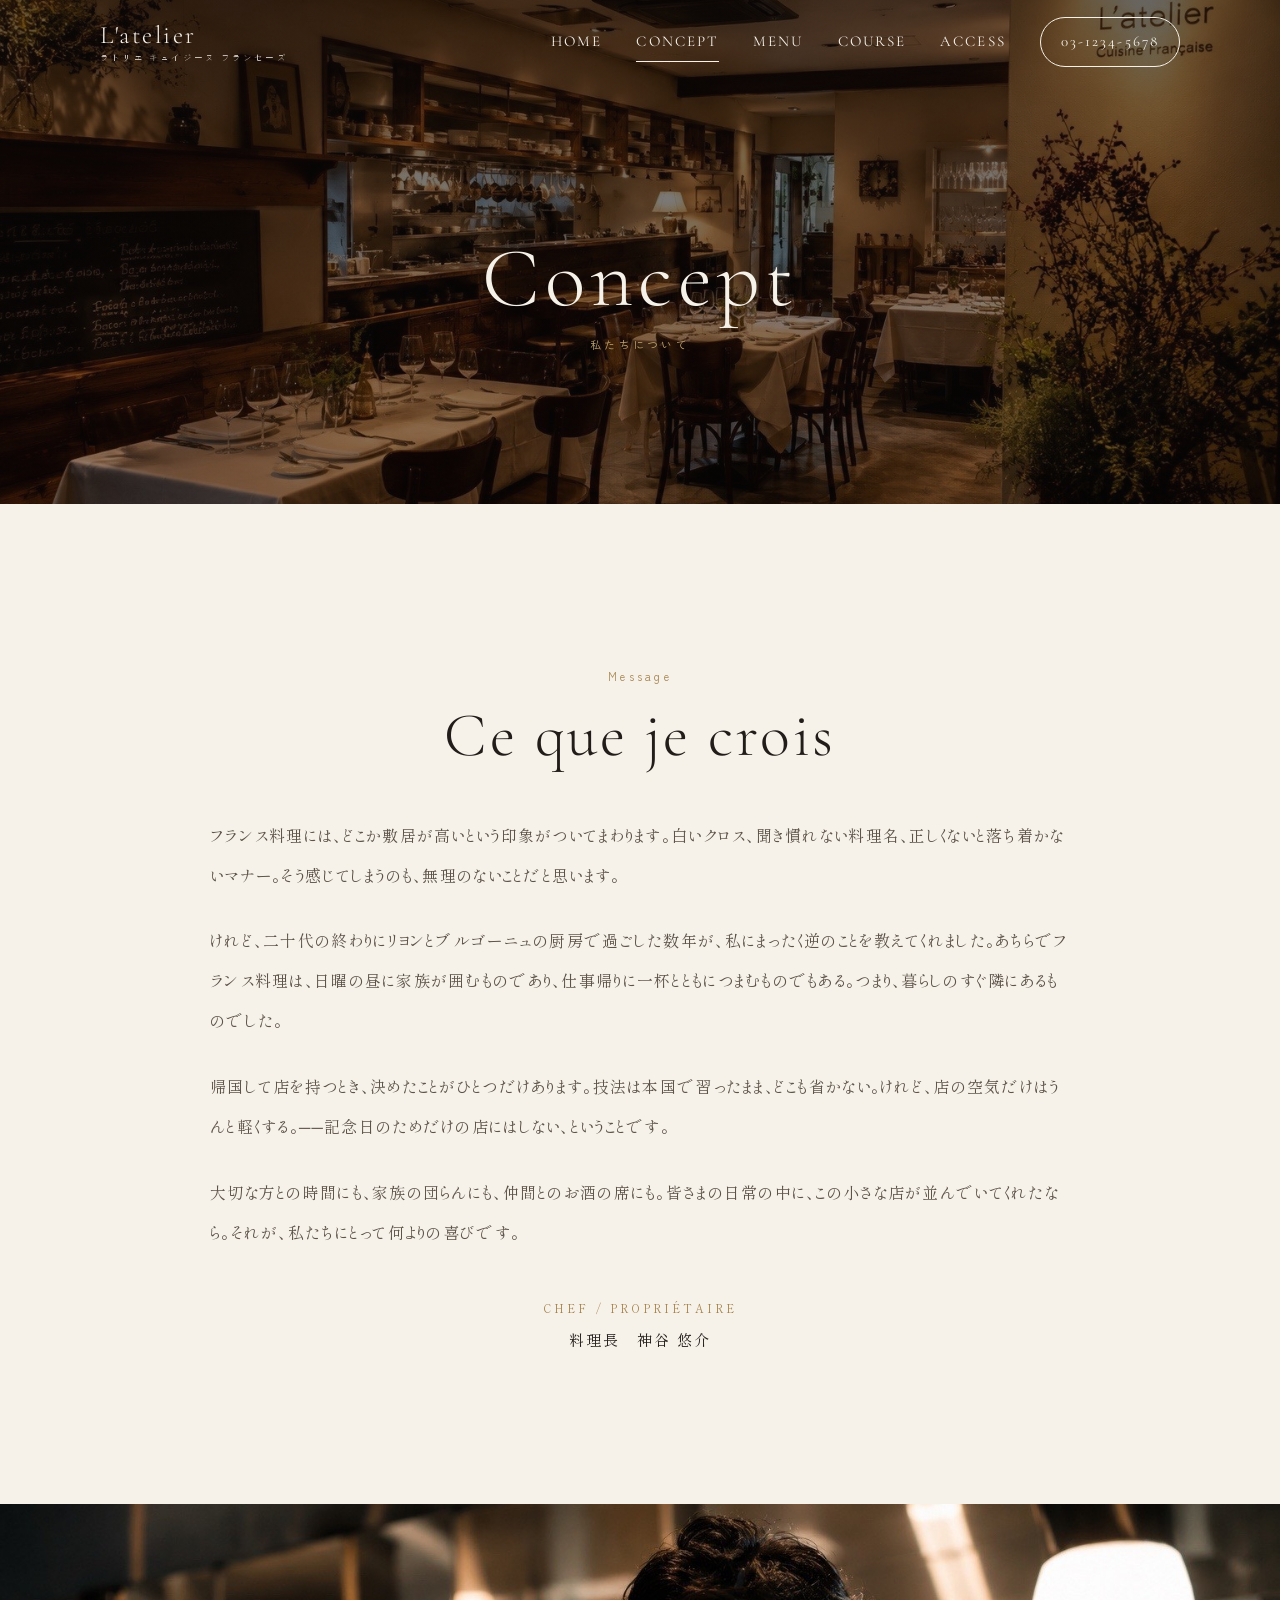
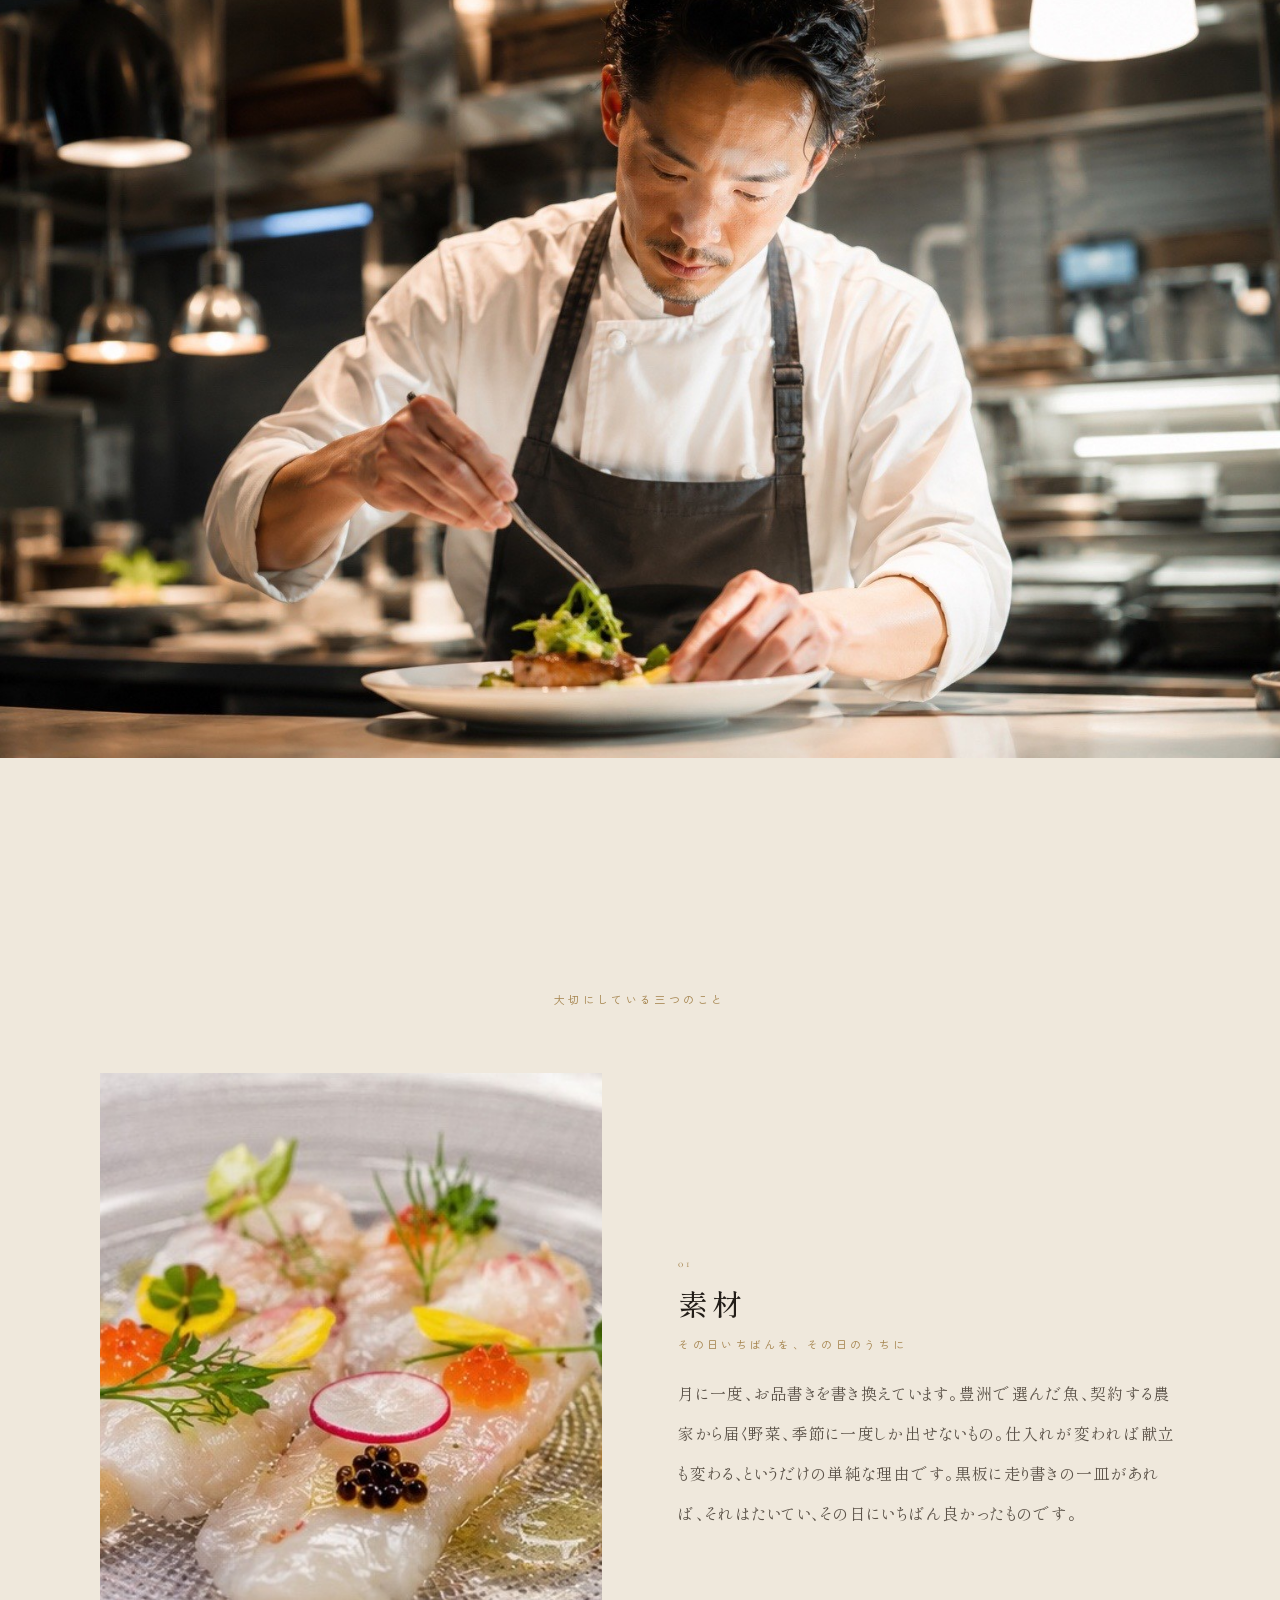
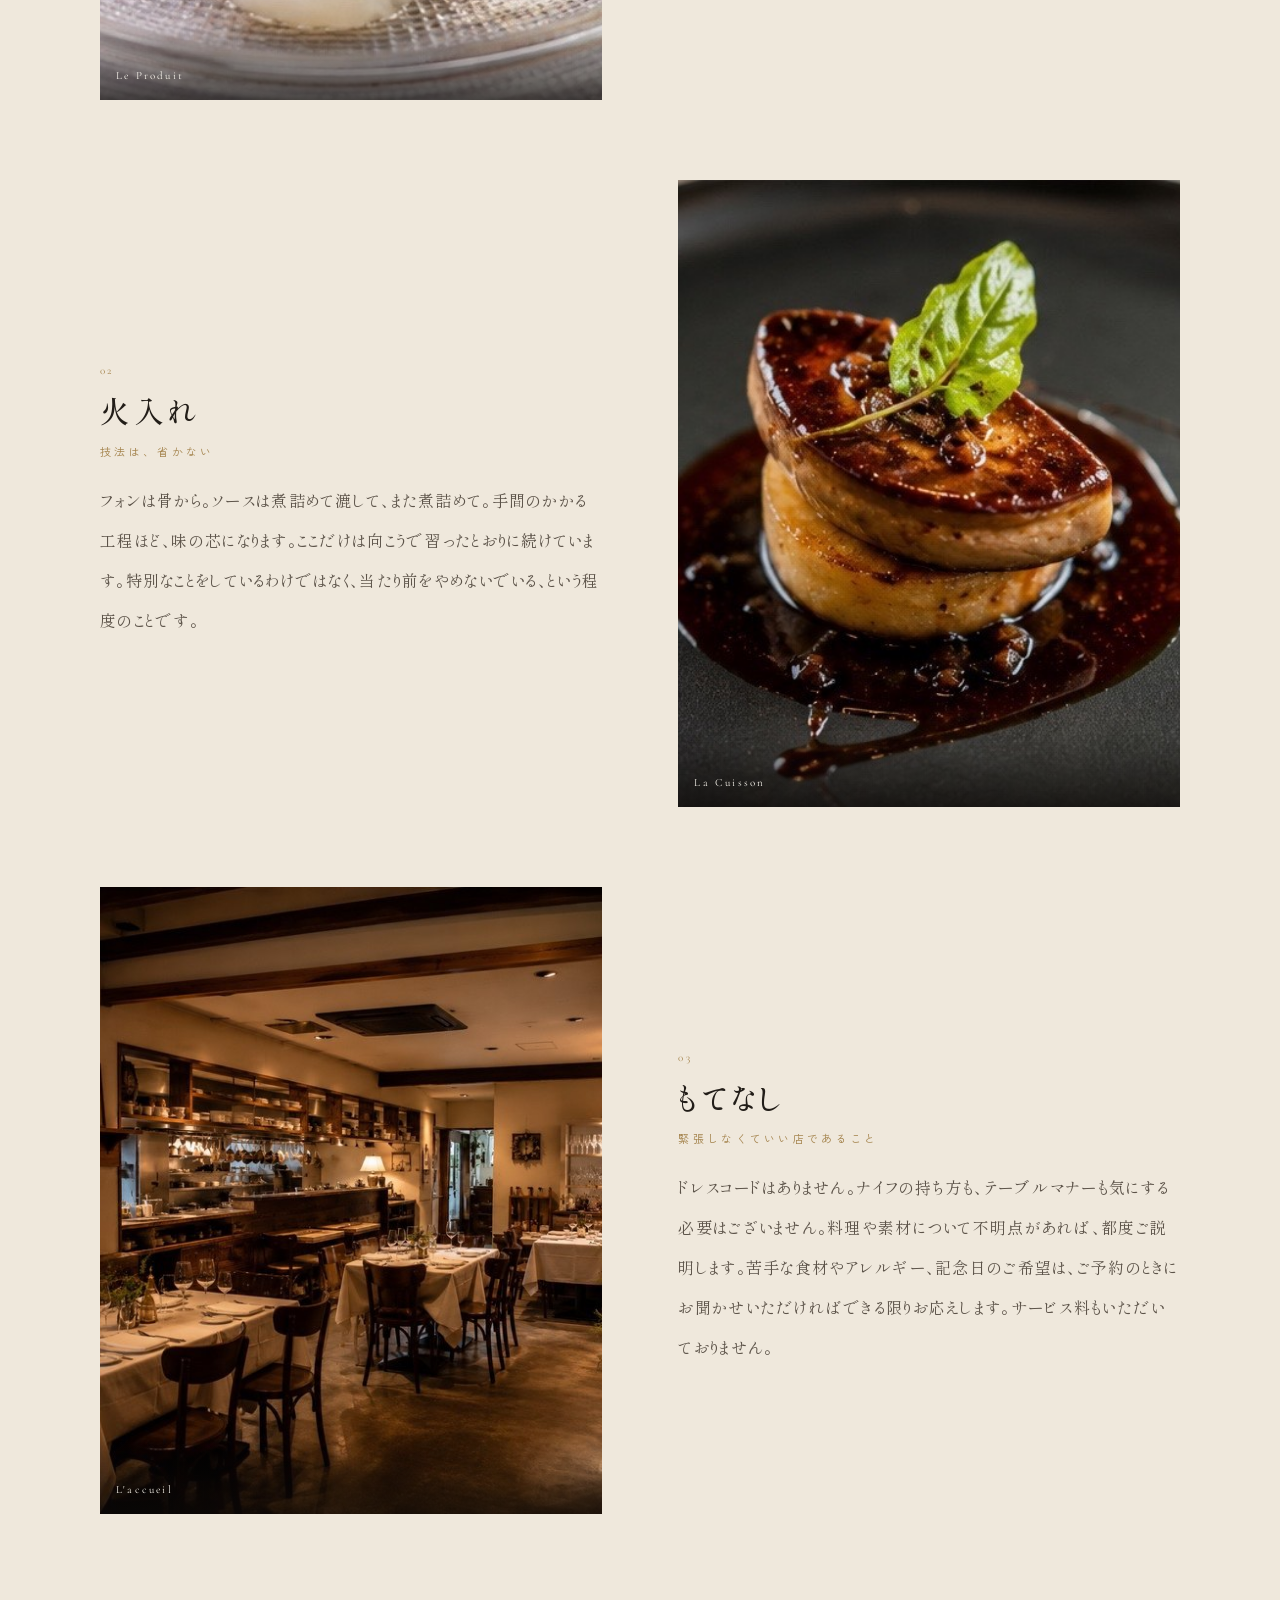
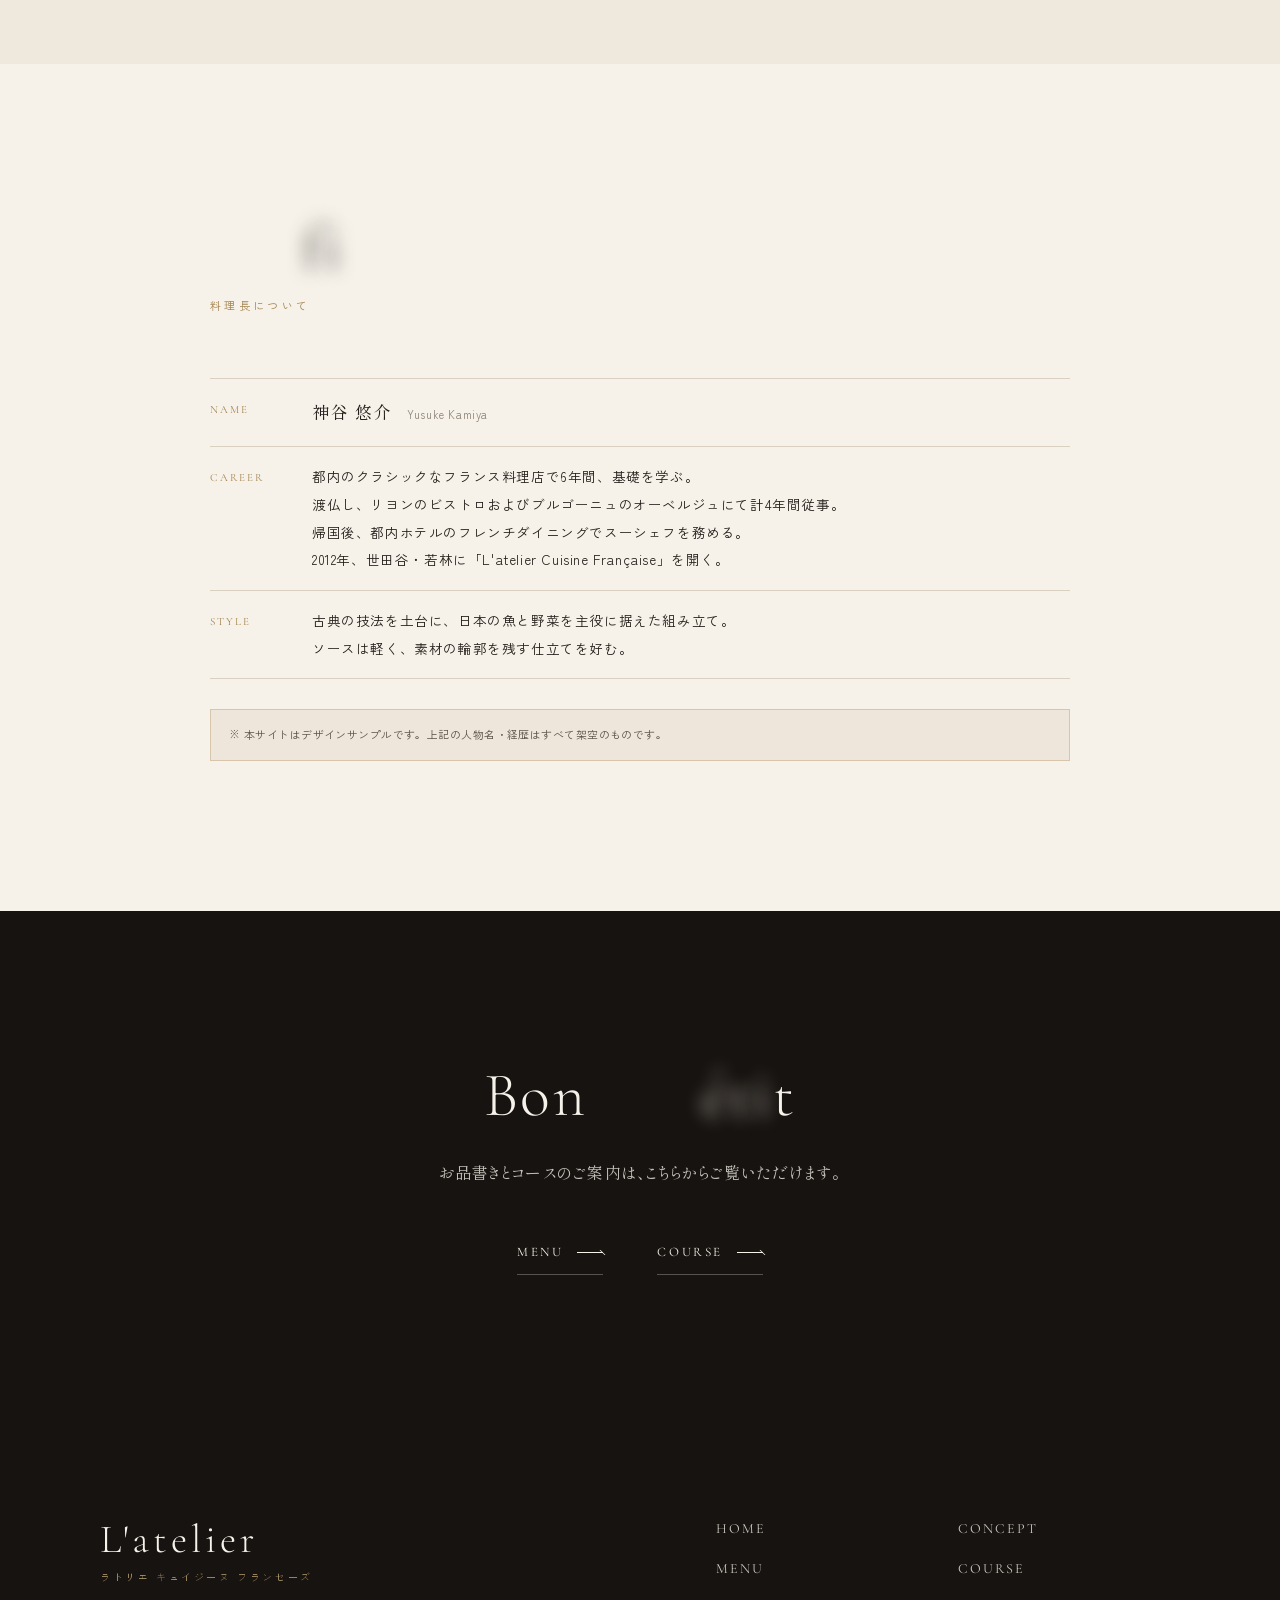
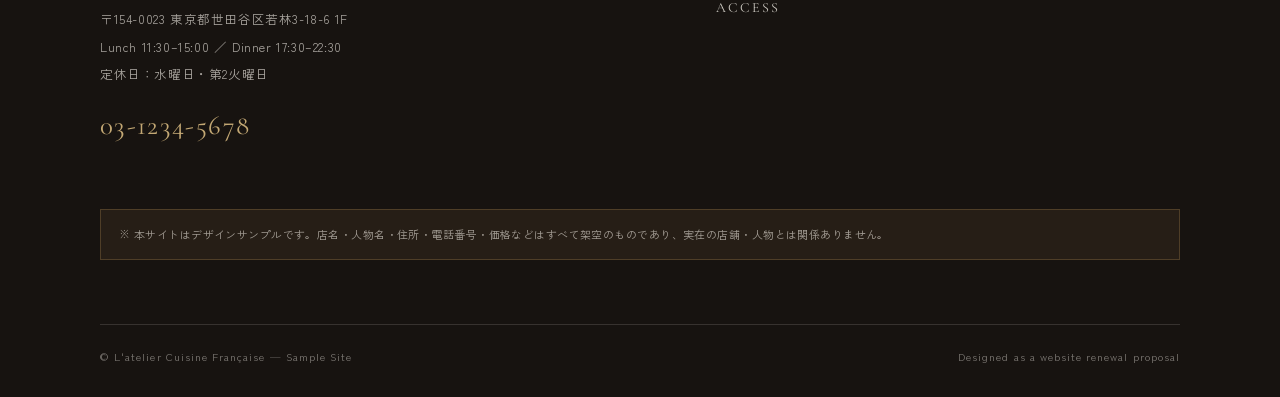
==== commit 1955b56f: "文言修正" ====
--- a/concept.html
+++ b/concept.html
@@ -1,241 +1,416 @@
-<!DOCTYPE html>
+<!doctype html>
 <html lang="ja" class="no-js">
-<head>
-<meta charset="utf-8">
-<meta name="viewport" content="width=device-width, initial-scale=1">
-<title>Concept 私たちについて｜L'atelier Cuisine Française（ラトリエ キュイジーヌ フランセーズ）</title>
-<meta name="description" content="世田谷・松陰神社前のフレンチレストラン「L'atelier（ラトリエ）」の考え方と、料理長 神谷悠介のご挨拶。素材・火入れ・もてなしについて。">
-<meta property="og:title" content="Concept 私たちについて｜L'atelier Cuisine Française">
-<meta property="og:type" content="article">
-<meta property="og:image" content="assets/img/scene/chef.jpg">
-<link rel="preconnect" href="https://fonts.googleapis.com">
-<link rel="preconnect" href="https://fonts.gstatic.com" crossorigin>
-<link href="https://fonts.googleapis.com/css2?family=Cormorant+Garamond:wght@300;400&family=Shippori+Mincho:wght@400;500&family=Zen+Kaku+Gothic+New:wght@400;500&display=swap" rel="stylesheet">
-<link rel="icon" href="assets/img/favicon.svg" type="image/svg+xml">
-<link rel="stylesheet" href="assets/css/style.css">
-</head>
-<body>
-
-<div class="loading" aria-hidden="true">
-  <div>
-    <div class="loading__logo">L'atelier</div>
-    <div class="loading__bar"></div>
-  </div>
-</div>
-
-<div class="cursor" id="cursor" aria-hidden="true"><span class="cursor__text" id="cursorText"></span></div>
-
-<header class="header is-over">
-  <a class="header__logo" href="index.html">L'atelier<small>ラトリエ キュイジーヌ フランセーズ</small></a>
-  <nav class="header__nav">
-    <a href="index.html">Home</a>
-    <a href="concept.html" aria-current="page">Concept</a>
-    <a href="menu.html">Menu</a>
-    <a href="course.html">Course</a>
-    <a href="index.html#access">Access</a>
-    <a class="header__tel" href="tel:0312345678">03-1234-5678</a>
-  </nav>
-  <button class="burger" type="button" aria-expanded="false" aria-controls="drawer" aria-label="メニューを開く">
-    <span class="burger__line"></span><span class="burger__line"></span><span class="burger__line"></span>
-  </button>
-</header>
-
-<nav class="drawer" id="drawer" aria-hidden="true">
-  <ul class="drawer__list">
-    <li><a href="index.html"><span class="drawer__en">Home</span><span class="drawer__jp">トップ</span></a></li>
-    <li><a href="concept.html"><span class="drawer__en">Concept</span><span class="drawer__jp">私たちについて</span></a></li>
-    <li><a href="menu.html"><span class="drawer__en">Menu</span><span class="drawer__jp">お品書き</span></a></li>
-    <li><a href="course.html"><span class="drawer__en">Course</span><span class="drawer__jp">コース料理</span></a></li>
-    <li><a href="index.html#access"><span class="drawer__en">Access</span><span class="drawer__jp">店舗案内</span></a></li>
-  </ul>
-  <div class="drawer__foot">
-    〒154-0023 東京都世田谷区若林3-18-6 1F<br>
-    Lunch 11:30–15:00 / Dinner 17:30–22:30<br>
-    定休日：水曜日・第2火曜日
-    <a class="tel" href="tel:0312345678">03-1234-5678</a>
-  </div>
-</nav>
-
-<main>
-
-  <section class="phero">
-    <img src="assets/img/scene/interior.jpg" srcset="assets/img/scene/interior-960.jpg 960w, assets/img/scene/interior.jpg 1536w" sizes="100vw" alt="L'atelier の店内">
-    <div class="phero__body">
-      <h1 class="phero__en" data-split-hero>Concept</h1>
-      <p class="phero__jp" data-kv-after>私たちについて</p>
-    </div>
-  </section>
-
-  <!-- ============ message ============ -->
-  <section class="sect wrap">
-    <div class="inner--narrow" style="text-align:center">
-      <p class="shead__jp" data-reveal style="color:var(--gold)">Message</p>
-      <h2 class="shead__en" data-split style="margin-top:14px">Ce que je crois</h2>
-      <p class="lead" data-reveal data-delay="2" style="margin-top:clamp(28px,6vw,44px);text-align:left">
-        フランス料理には、どこか敷居が高いという印象がついてまわります。白いクロス、聞き慣れない料理名、正しくないと落ち着かないマナー。そう感じてしまうのも、無理のないことだと思います。
-      </p>
-      <p class="lead" data-reveal data-delay="3" style="margin-top:1.6em;text-align:left">
-        けれど、二十代の終わりにリヨンとブルゴーニュの厨房で過ごした数年が、私にまったく逆のことを教えてくれました。あちらでフランス料理は、日曜の昼に家族が囲むものであり、仕事帰りに一杯とともにつまむものでもある。つまり、暮らしのすぐ隣にあるものでした。
-      </p>
-      <p class="lead" data-reveal data-delay="4" style="margin-top:1.6em;text-align:left">
-        帰国して店を持つとき、決めたことがひとつだけあります。技法は本国で習ったまま、どこも省かない。けれど、店の空気だけはうんと軽くする。──記念日のためだけの店にはしない、ということです。
-      </p>
-      <p class="lead" data-reveal data-delay="5" style="margin-top:1.6em;text-align:left">
-        大切な方との時間にも、家族の団らんにも、仲間とのお酒の席にも。皆さまの日常の中に、この小さな店が並んでいてくれたなら。それが、私たちにとって何よりの喜びです。
-      </p>
-      <p data-reveal data-delay="5" style="margin-top:clamp(30px,6vw,46px);font-family:var(--serif-jp);letter-spacing:.14em">
-        <span style="display:block;font-size:11px;letter-spacing:.28em;color:var(--gold);margin-bottom:6px">CHEF / PROPRIÉTAIRE</span>
-        料理長　神谷 悠介
-      </p>
-    </div>
-  </section>
-
-  <figure data-zoom data-reveal style="margin:0">
-    <img src="assets/img/scene/chef.jpg" srcset="assets/img/scene/chef-960.jpg 960w, assets/img/scene/chef.jpg 1536w" sizes="100vw" alt="厨房で皿の仕上げをする料理長 神谷悠介" loading="lazy" style="width:100%">
-  </figure>
-
-  <!-- ============ three pillars ============ -->
-  <section class="sect sect--deep wrap">
-    <div class="inner">
-      <div class="shead shead--center">
-        <span class="shead__en" data-split>Our Three</span>
-        <span class="shead__jp" data-reveal data-delay="1">大切にしている三つのこと</span>
-      </div>
-
-      <div class="dishes" style="grid-template-columns:1fr;gap:clamp(40px,8vw,80px)">
-
-        <div class="duo" data-reveal>
-          <figure class="duo__fig" data-zoom>
-            <img src="assets/img/dish/saintjacques.jpg" alt="帆立貝のカルパッチョ" loading="lazy">
-            <figcaption>Le Produit</figcaption>
-          </figure>
-          <div>
-            <span class="dish__no">01</span>
-            <h3 class="jp-ttl" style="margin-top:6px">素材</h3>
-            <p class="shead__jp" style="margin:8px 0 18px">その日いちばんを、その日のうちに</p>
-            <p class="lead">
-              月に一度、お品書きを書き換えています。豊洲で選んだ魚、契約する農家から届く野菜、季節に一度しか出せないもの。仕入れが変われば献立も変わる、というだけの単純な理由です。黒板に走り書きの一皿があれば、それはたいてい、その日にいちばん良かったものです。
-            </p>
-          </div>
-        </div>
-
-        <div class="duo duo--rev" data-reveal>
-          <figure class="duo__fig" data-zoom>
-            <img src="assets/img/dish/foiegras.jpg" alt="フォアグラのポワレ" loading="lazy">
-            <figcaption>La Cuisson</figcaption>
-          </figure>
-          <div>
-            <span class="dish__no">02</span>
-            <h3 class="jp-ttl" style="margin-top:6px">火入れ</h3>
-            <p class="shead__jp" style="margin:8px 0 18px">技法は、省かない</p>
-            <p class="lead">
-              フォンは骨から。ソースは煮詰めて漉して、また煮詰めて。手間のかかる工程ほど、味の芯になります。ここだけは向こうで習ったとおりに続けています。特別なことをしているわけではなく、当たり前をやめないでいる、という程度のことです。
-            </p>
-          </div>
-        </div>
-
-        <div class="duo" data-reveal>
-          <figure class="duo__fig" data-zoom>
-            <img src="assets/img/scene/interior.jpg" srcset="assets/img/scene/interior-960.jpg 960w, assets/img/scene/interior.jpg 1536w" sizes="(min-width: 900px) 50vw, 100vw" alt="テーブルの整った店内" loading="lazy">
-            <figcaption>L'accueil</figcaption>
-          </figure>
-          <div>
-            <span class="dish__no">03</span>
-            <h3 class="jp-ttl" style="margin-top:6px">もてなし</h3>
-            <p class="shead__jp" style="margin:8px 0 18px">緊張しなくていい店であること</p>
-            <p class="lead">
-              ドレスコードはありません。ナイフの持ち方も、どうぞお好きに。わからない料理名があれば、そのつどご説明します。苦手な食材やアレルギー、記念日のご希望は、ご予約のときにお聞かせいただければできる限りお応えします。サービス料もいただいておりません。
-            </p>
-          </div>
-        </div>
-
+  <head>
+    <meta charset="utf-8" />
+    <meta name="viewport" content="width=device-width, initial-scale=1" />
+    <title>
+      Concept 私たちについて｜L'atelier Cuisine Française（ラトリエ キュイジーヌ
+      フランセーズ）
+    </title>
+    <meta
+      name="description"
+      content="世田谷・松陰神社前のフレンチレストラン「L'atelier（ラトリエ）」の考え方と、料理長 神谷悠介のご挨拶。素材・火入れ・もてなしについて。"
+    />
+    <meta
+      property="og:title"
+      content="Concept 私たちについて｜L'atelier Cuisine Française"
+    />
+    <meta property="og:type" content="article" />
+    <meta property="og:image" content="assets/img/scene/chef.jpg" />
+    <link rel="preconnect" href="https://fonts.googleapis.com" />
+    <link rel="preconnect" href="https://fonts.gstatic.com" crossorigin />
+    <link
+      href="https://fonts.googleapis.com/css2?family=Cormorant+Garamond:wght@300;400&family=Shippori+Mincho:wght@400;500&family=Zen+Kaku+Gothic+New:wght@400;500&display=swap"
+      rel="stylesheet"
+    />
+    <link rel="icon" href="assets/img/favicon.svg" type="image/svg+xml" />
+    <link rel="stylesheet" href="assets/css/style.css" />
+  </head>
+  <body>
+    <div class="loading" aria-hidden="true">
+      <div>
+        <div class="loading__logo">L'atelier</div>
+        <div class="loading__bar"></div>
       </div>
     </div>
-  </section>
-
-  <!-- ============ profile ============ -->
-  <section class="sect wrap">
-    <div class="inner--narrow">
-      <div class="shead">
-        <span class="shead__en" data-split>Profile</span>
-        <span class="shead__jp" data-reveal data-delay="1">料理長について</span>
-      </div>
-      <dl class="info" data-reveal data-delay="2">
-        <div>
-          <dt>Name</dt>
-          <dd><span style="font-family:var(--serif-jp);font-size:17px;letter-spacing:.1em">神谷 悠介</span>　<span style="font-size:11px;color:var(--ink-mute)">Yusuke Kamiya</span></dd>
-        </div>
-        <div>
-          <dt>Career</dt>
-          <dd>
-            都内のクラシックなフランス料理店で6年間、基礎を学ぶ。<br>
-            渡仏し、リヨンのビストロおよびブルゴーニュのオーベルジュにて計4年間従事。<br>
-            帰国後、都内ホテルのフレンチダイニングでスーシェフを務める。<br>
-            2012年、世田谷・若林に「L'atelier Cuisine Française」を開く。
-          </dd>
-        </div>
-        <div>
-          <dt>Style</dt>
-          <dd>古典の技法を土台に、日本の魚と野菜を主役に据えた組み立て。<br>ソースは軽く、素材の輪郭を残す仕立てを好む。</dd>
-        </div>
-      </dl>
-      <p class="disclaim" data-reveal data-delay="3" style="margin-top:30px">
-        ※ 本サイトはデザインサンプルです。上記の人物名・経歴はすべて架空のものです。
-      </p>
+
+    <div class="cursor" id="cursor" aria-hidden="true">
+      <span class="cursor__text" id="cursorText"></span>
     </div>
-  </section>
-
-  <!-- ============ CTA ============ -->
-  <section class="sect sect--dark wrap">
-    <div class="inner" style="text-align:center">
-      <span class="shead__en" data-split style="display:block">Bon appétit</span>
-      <p class="lead" data-reveal data-delay="2" style="margin:22px auto 0;max-width:560px">
-        お品書きとコースのご案内は、こちらからご覧いただけます。
-      </p>
-      <p data-reveal data-delay="3" style="margin-top:clamp(32px,6vw,48px);display:flex;gap:clamp(24px,6vw,54px);justify-content:center;flex-wrap:wrap">
-        <a class="btn" href="menu.html" data-cursor-text="View|menu">Menu<i></i></a>
-        <a class="btn" href="course.html" data-cursor-text="View|course">Course<i></i></a>
-      </p>
-    </div>
-  </section>
-
-</main>
-
-<footer class="footer">
-  <div class="inner">
-    <div class="footer__top">
-      <div>
-        <p class="footer__logo">L'atelier<small>ラトリエ キュイジーヌ フランセーズ</small></p>
-        <p class="footer__addr">
-          〒154-0023 東京都世田谷区若林3-18-6 1F<br>
-          Lunch 11:30–15:00 ／ Dinner 17:30–22:30<br>
-          定休日：水曜日・第2火曜日
-        </p>
-        <a class="footer__tel" href="tel:0312345678">03-1234-5678</a>
-      </div>
-      <nav class="footer__nav">
+
+    <header class="header is-over">
+      <a class="header__logo" href="index.html"
+        >L'atelier<small>ラトリエ キュイジーヌ フランセーズ</small></a
+      >
+      <nav class="header__nav">
         <a href="index.html">Home</a>
-        <a href="concept.html">Concept</a>
+        <a href="concept.html" aria-current="page">Concept</a>
         <a href="menu.html">Menu</a>
         <a href="course.html">Course</a>
         <a href="index.html#access">Access</a>
+        <a class="header__tel" href="tel:0312345678">03-1234-5678</a>
       </nav>
+      <button
+        class="burger"
+        type="button"
+        aria-expanded="false"
+        aria-controls="drawer"
+        aria-label="メニューを開く"
+      >
+        <span class="burger__line"></span><span class="burger__line"></span
+        ><span class="burger__line"></span>
+      </button>
+    </header>
+
+    <nav class="drawer" id="drawer" aria-hidden="true">
+      <ul class="drawer__list">
+        <li>
+          <a href="index.html"
+            ><span class="drawer__en">Home</span
+            ><span class="drawer__jp">トップ</span></a
+          >
+        </li>
+        <li>
+          <a href="concept.html"
+            ><span class="drawer__en">Concept</span
+            ><span class="drawer__jp">私たちについて</span></a
+          >
+        </li>
+        <li>
+          <a href="menu.html"
+            ><span class="drawer__en">Menu</span
+            ><span class="drawer__jp">お品書き</span></a
+          >
+        </li>
+        <li>
+          <a href="course.html"
+            ><span class="drawer__en">Course</span
+            ><span class="drawer__jp">コース料理</span></a
+          >
+        </li>
+        <li>
+          <a href="index.html#access"
+            ><span class="drawer__en">Access</span
+            ><span class="drawer__jp">店舗案内</span></a
+          >
+        </li>
+      </ul>
+      <div class="drawer__foot">
+        〒154-0023 東京都世田谷区若林3-18-6 1F<br />
+        Lunch 11:30–15:00 / Dinner 17:30–22:30<br />
+        定休日：水曜日・第2火曜日
+        <a class="tel" href="tel:0312345678">03-1234-5678</a>
+      </div>
+    </nav>
+
+    <main>
+      <section class="phero">
+        <img
+          src="assets/img/scene/interior.jpg"
+          srcset="
+            assets/img/scene/interior-960.jpg  960w,
+            assets/img/scene/interior.jpg     1536w
+          "
+          sizes="100vw"
+          alt="L'atelier の店内"
+        />
+        <div class="phero__body">
+          <h1 class="phero__en" data-split-hero>Concept</h1>
+          <p class="phero__jp" data-kv-after>私たちについて</p>
+        </div>
+      </section>
+
+      <!-- ============ message ============ -->
+      <section class="sect wrap">
+        <div class="inner--narrow" style="text-align: center">
+          <p class="shead__jp" data-reveal style="color: var(--gold)">
+            Message
+          </p>
+          <h2 class="shead__en" data-split style="margin-top: 14px">
+            Ce que je crois
+          </h2>
+          <p
+            class="lead"
+            data-reveal
+            data-delay="2"
+            style="margin-top: clamp(28px, 6vw, 44px); text-align: left"
+          >
+            フランス料理には、どこか敷居が高いという印象がついてまわります。白いクロス、聞き慣れない料理名、正しくないと落ち着かないマナー。そう感じてしまうのも、無理のないことだと思います。
+          </p>
+          <p
+            class="lead"
+            data-reveal
+            data-delay="3"
+            style="margin-top: 1.6em; text-align: left"
+          >
+            けれど、二十代の終わりにリヨンとブルゴーニュの厨房で過ごした数年が、私にまったく逆のことを教えてくれました。あちらでフランス料理は、日曜の昼に家族が囲むものであり、仕事帰りに一杯とともにつまむものでもある。つまり、暮らしのすぐ隣にあるものでした。
+          </p>
+          <p
+            class="lead"
+            data-reveal
+            data-delay="4"
+            style="margin-top: 1.6em; text-align: left"
+          >
+            帰国して店を持つとき、決めたことがひとつだけあります。技法は本国で習ったまま、どこも省かない。けれど、店の空気だけはうんと軽くする。──記念日のためだけの店にはしない、ということです。
+          </p>
+          <p
+            class="lead"
+            data-reveal
+            data-delay="5"
+            style="margin-top: 1.6em; text-align: left"
+          >
+            大切な方との時間にも、家族の団らんにも、仲間とのお酒の席にも。皆さまの日常の中に、この小さな店が並んでいてくれたなら。それが、私たちにとって何よりの喜びです。
+          </p>
+          <p
+            data-reveal
+            data-delay="5"
+            style="
+              margin-top: clamp(30px, 6vw, 46px);
+              font-family: var(--serif-jp);
+              letter-spacing: 0.14em;
+            "
+          >
+            <span
+              style="
+                display: block;
+                font-size: 11px;
+                letter-spacing: 0.28em;
+                color: var(--gold);
+                margin-bottom: 6px;
+              "
+              >CHEF / PROPRIÉTAIRE</span
+            >
+            料理長　神谷 悠介
+          </p>
+        </div>
+      </section>
+
+      <figure data-zoom data-reveal style="margin: 0">
+        <img
+          src="assets/img/scene/chef.jpg"
+          srcset="
+            assets/img/scene/chef-960.jpg  960w,
+            assets/img/scene/chef.jpg     1536w
+          "
+          sizes="100vw"
+          alt="厨房で皿の仕上げをする料理長 神谷悠介"
+          loading="lazy"
+          style="width: 100%"
+        />
+      </figure>
+
+      <!-- ============ three pillars ============ -->
+      <section class="sect sect--deep wrap">
+        <div class="inner">
+          <div class="shead shead--center">
+            <span class="shead__en" data-split>Our Three</span>
+            <span class="shead__jp" data-reveal data-delay="1"
+              >大切にしている三つのこと</span
+            >
+          </div>
+
+          <div
+            class="dishes"
+            style="grid-template-columns: 1fr; gap: clamp(40px, 8vw, 80px)"
+          >
+            <div class="duo" data-reveal>
+              <figure class="duo__fig" data-zoom>
+                <img
+                  src="assets/img/dish/saintjacques.jpg"
+                  alt="帆立貝のカルパッチョ"
+                  loading="lazy"
+                />
+                <figcaption>Le Produit</figcaption>
+              </figure>
+              <div>
+                <span class="dish__no">01</span>
+                <h3 class="jp-ttl" style="margin-top: 6px">素材</h3>
+                <p class="shead__jp" style="margin: 8px 0 18px">
+                  その日いちばんを、その日のうちに
+                </p>
+                <p class="lead">
+                  月に一度、お品書きを書き換えています。豊洲で選んだ魚、契約する農家から届く野菜、季節に一度しか出せないもの。仕入れが変われば献立も変わる、というだけの単純な理由です。黒板に走り書きの一皿があれば、それはたいてい、その日にいちばん良かったものです。
+                </p>
+              </div>
+            </div>
+
+            <div class="duo duo--rev" data-reveal>
+              <figure class="duo__fig" data-zoom>
+                <img
+                  src="assets/img/dish/foiegras.jpg"
+                  alt="フォアグラのポワレ"
+                  loading="lazy"
+                />
+                <figcaption>La Cuisson</figcaption>
+              </figure>
+              <div>
+                <span class="dish__no">02</span>
+                <h3 class="jp-ttl" style="margin-top: 6px">火入れ</h3>
+                <p class="shead__jp" style="margin: 8px 0 18px">
+                  技法は、省かない
+                </p>
+                <p class="lead">
+                  フォンは骨から。ソースは煮詰めて漉して、また煮詰めて。手間のかかる工程ほど、味の芯になります。ここだけは向こうで習ったとおりに続けています。特別なことをしているわけではなく、当たり前をやめないでいる、という程度のことです。
+                </p>
+              </div>
+            </div>
+
+            <div class="duo" data-reveal>
+              <figure class="duo__fig" data-zoom>
+                <img
+                  src="assets/img/scene/interior.jpg"
+                  srcset="
+                    assets/img/scene/interior-960.jpg  960w,
+                    assets/img/scene/interior.jpg     1536w
+                  "
+                  sizes="(min-width: 900px) 50vw, 100vw"
+                  alt="テーブルの整った店内"
+                  loading="lazy"
+                />
+                <figcaption>L'accueil</figcaption>
+              </figure>
+              <div>
+                <span class="dish__no">03</span>
+                <h3 class="jp-ttl" style="margin-top: 6px">もてなし</h3>
+                <p class="shead__jp" style="margin: 8px 0 18px">
+                  緊張しなくていい店であること
+                </p>
+                <p class="lead">
+                  ドレスコードはありません。ナイフの持ち方も、テーブルマナーも気にする必要はございません。料理や素材について不明点があれば、都度ご説明します。苦手な食材やアレルギー、記念日のご希望は、ご予約のときにお聞かせいただければできる限りお応えします。サービス料もいただいておりません。
+                </p>
+              </div>
+            </div>
+          </div>
+        </div>
+      </section>
+
+      <!-- ============ profile ============ -->
+      <section class="sect wrap">
+        <div class="inner--narrow">
+          <div class="shead">
+            <span class="shead__en" data-split>Profile</span>
+            <span class="shead__jp" data-reveal data-delay="1"
+              >料理長について</span
+            >
+          </div>
+          <dl class="info" data-reveal data-delay="2">
+            <div>
+              <dt>Name</dt>
+              <dd>
+                <span
+                  style="
+                    font-family: var(--serif-jp);
+                    font-size: 17px;
+                    letter-spacing: 0.1em;
+                  "
+                  >神谷 悠介</span
+                >　<span style="font-size: 11px; color: var(--ink-mute)"
+                  >Yusuke Kamiya</span
+                >
+              </dd>
+            </div>
+            <div>
+              <dt>Career</dt>
+              <dd>
+                都内のクラシックなフランス料理店で6年間、基礎を学ぶ。<br />
+                渡仏し、リヨンのビストロおよびブルゴーニュのオーベルジュにて計4年間従事。<br />
+                帰国後、都内ホテルのフレンチダイニングでスーシェフを務める。<br />
+                2012年、世田谷・若林に「L'atelier Cuisine Française」を開く。
+              </dd>
+            </div>
+            <div>
+              <dt>Style</dt>
+              <dd>
+                古典の技法を土台に、日本の魚と野菜を主役に据えた組み立て。<br />ソースは軽く、素材の輪郭を残す仕立てを好む。
+              </dd>
+            </div>
+          </dl>
+          <p
+            class="disclaim"
+            data-reveal
+            data-delay="3"
+            style="margin-top: 30px"
+          >
+            ※
+            本サイトはデザインサンプルです。上記の人物名・経歴はすべて架空のものです。
+          </p>
+        </div>
+      </section>
+
+      <!-- ============ CTA ============ -->
+      <section class="sect sect--dark wrap">
+        <div class="inner" style="text-align: center">
+          <span class="shead__en" data-split style="display: block"
+            >Bon appétit</span
+          >
+          <p
+            class="lead"
+            data-reveal
+            data-delay="2"
+            style="margin: 22px auto 0; max-width: 560px"
+          >
+            お品書きとコースのご案内は、こちらからご覧いただけます。
+          </p>
+          <p
+            data-reveal
+            data-delay="3"
+            style="
+              margin-top: clamp(32px, 6vw, 48px);
+              display: flex;
+              gap: clamp(24px, 6vw, 54px);
+              justify-content: center;
+              flex-wrap: wrap;
+            "
+          >
+            <a class="btn" href="menu.html" data-cursor-text="View|menu"
+              >Menu<i></i
+            ></a>
+            <a class="btn" href="course.html" data-cursor-text="View|course"
+              >Course<i></i
+            ></a>
+          </p>
+        </div>
+      </section>
+    </main>
+
+    <footer class="footer">
+      <div class="inner">
+        <div class="footer__top">
+          <div>
+            <p class="footer__logo">
+              L'atelier<small>ラトリエ キュイジーヌ フランセーズ</small>
+            </p>
+            <p class="footer__addr">
+              〒154-0023 東京都世田谷区若林3-18-6 1F<br />
+              Lunch 11:30–15:00 ／ Dinner 17:30–22:30<br />
+              定休日：水曜日・第2火曜日
+            </p>
+            <a class="footer__tel" href="tel:0312345678">03-1234-5678</a>
+          </div>
+          <nav class="footer__nav">
+            <a href="index.html">Home</a>
+            <a href="concept.html">Concept</a>
+            <a href="menu.html">Menu</a>
+            <a href="course.html">Course</a>
+            <a href="index.html#access">Access</a>
+          </nav>
+        </div>
+        <p class="disclaim" style="margin-top: clamp(36px, 7vw, 56px)">
+          ※
+          本サイトはデザインサンプルです。店名・人物名・住所・電話番号・価格などはすべて架空のものであり、実在の店舗・人物とは関係ありません。
+        </p>
+        <div class="footer__bottom">
+          <span>© L'atelier Cuisine Française — Sample Site</span>
+          <span>Designed as a website renewal proposal</span>
+        </div>
+      </div>
+    </footer>
+
+    <div class="cta-fixed">
+      <a href="tel:0312345678">Tel. 03-1234-5678</a>
+      <a href="index.html#access">Access</a>
     </div>
-    <p class="disclaim" style="margin-top:clamp(36px,7vw,56px)">
-      ※ 本サイトはデザインサンプルです。店名・人物名・住所・電話番号・価格などはすべて架空のものであり、実在の店舗・人物とは関係ありません。
-    </p>
-    <div class="footer__bottom">
-      <span>© L'atelier Cuisine Française — Sample Site</span>
-      <span>Designed as a website renewal proposal</span>
-    </div>
-  </div>
-</footer>
-
-<div class="cta-fixed">
-  <a href="tel:0312345678">Tel. 03-1234-5678</a>
-  <a href="index.html#access">Access</a>
-</div>
-
-<script src="assets/js/main.js"></script>
-</body>
+
+    <script src="assets/js/main.js"></script>
+  </body>
 </html>
